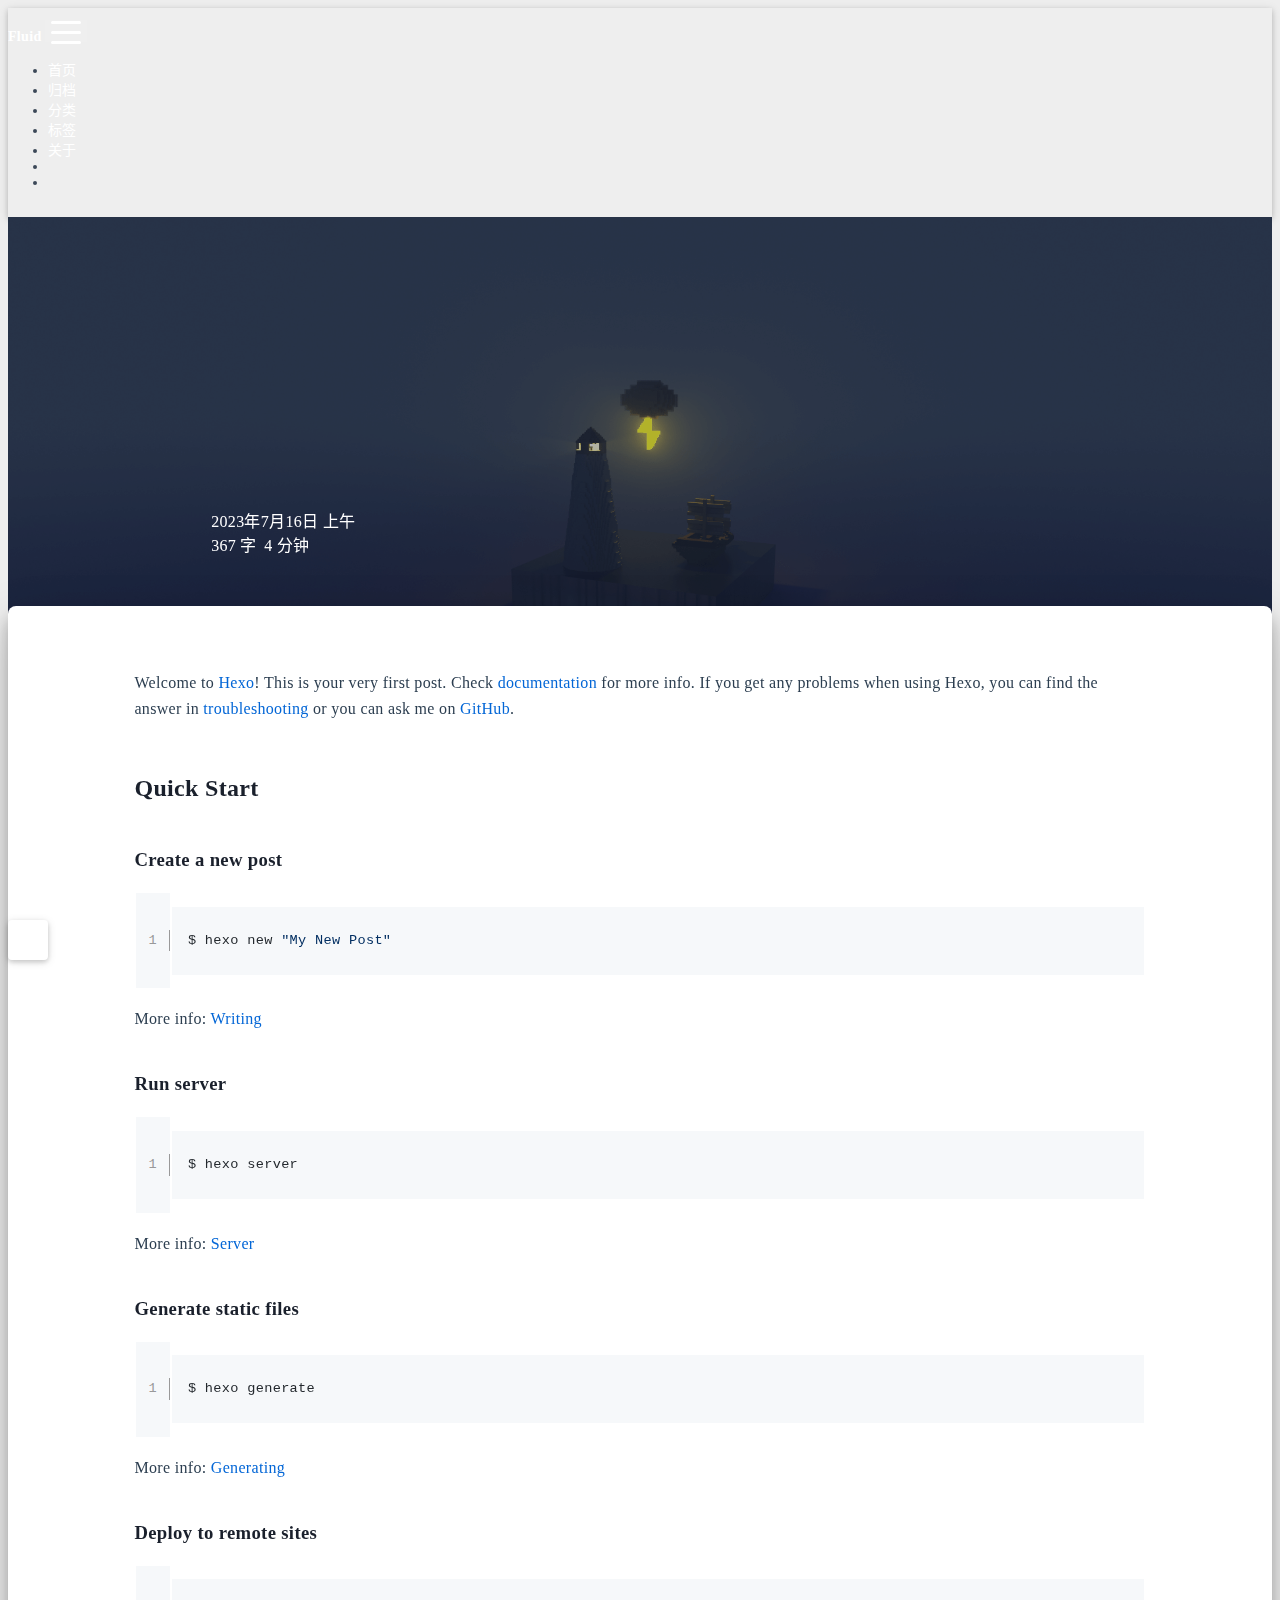
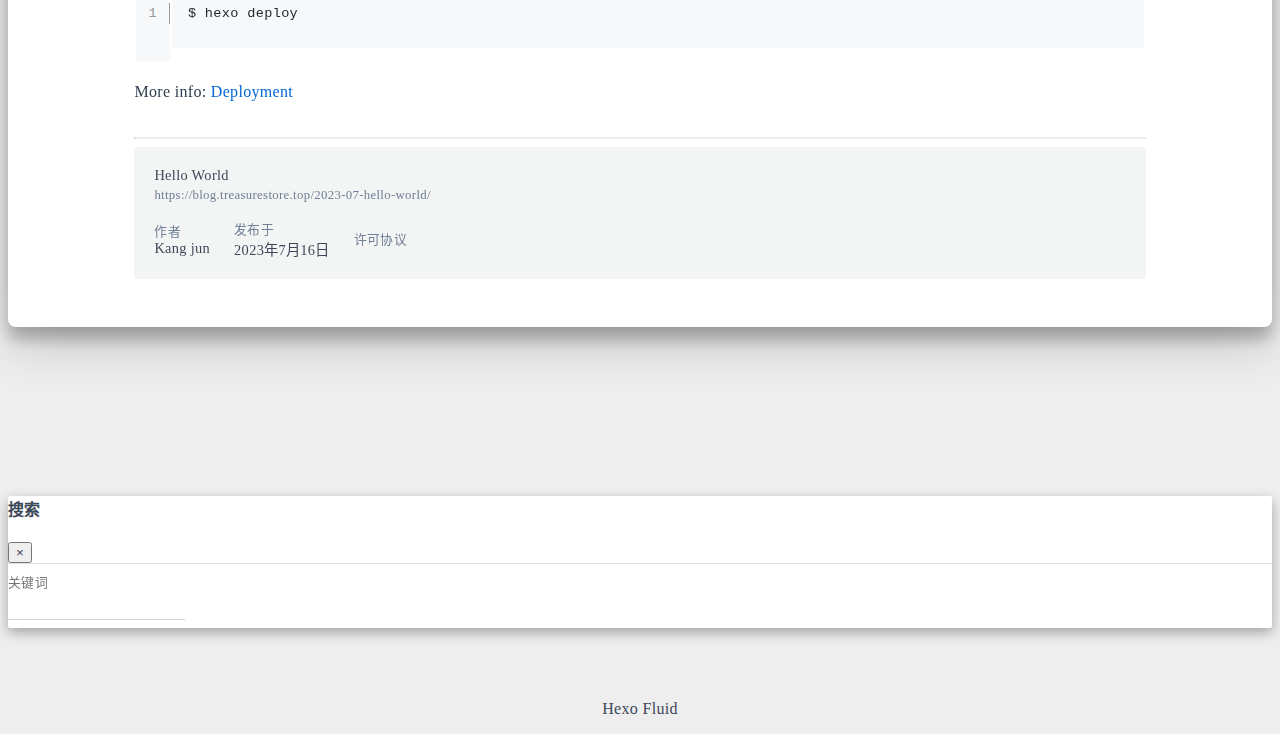
==== 2023-07-hello-world/index.html @ 202fed38 "Site updated: 2023-07-16 13:11:23" ====
<!DOCTYPE html>
<html lang="zh-CN" data-default-color-scheme=auto>



<head>
  <meta charset="UTF-8">
  <link rel="apple-touch-icon" sizes="76x76" href="/img/fluid.png">
  <link rel="icon" href="/img/fluid.png">
  <meta name="viewport" content="width=device-width, initial-scale=1.0, maximum-scale=5.0, shrink-to-fit=no">
  <meta http-equiv="x-ua-compatible" content="ie=edge">
  
  <meta name="theme-color" content="#2f4154">
  <meta name="author" content="Kang jun">
  <meta name="keywords" content="">
  
    <meta name="description" content="Welcome to Hexo! This is your very first post. Check documentation for more info. If you get any problems when using Hexo, you can find the answer in troubleshooting or you can ask me on GitHub. Quick">
<meta property="og:type" content="article">
<meta property="og:title" content="Hello World">
<meta property="og:url" content="https://blog.treasurestore.top/2023-07-hello-world/index.html">
<meta property="og:site_name" content="Hexo">
<meta property="og:description" content="Welcome to Hexo! This is your very first post. Check documentation for more info. If you get any problems when using Hexo, you can find the answer in troubleshooting or you can ask me on GitHub. Quick">
<meta property="og:locale" content="zh_CN">
<meta property="article:published_time" content="2023-07-16T01:24:54.962Z">
<meta property="article:modified_time" content="2023-07-16T01:24:54.962Z">
<meta property="article:author" content="Kang jun">
<meta name="twitter:card" content="summary_large_image">
  
  
  
  <title>Hello World - Hexo</title>

  <link  rel="stylesheet" href="https://lib.baomitu.com/twitter-bootstrap/4.6.1/css/bootstrap.min.css" />



  <link  rel="stylesheet" href="https://lib.baomitu.com/github-markdown-css/4.0.0/github-markdown.min.css" />

  <link  rel="stylesheet" href="https://lib.baomitu.com/hint.css/2.7.0/hint.min.css" />

  <link  rel="stylesheet" href="https://lib.baomitu.com/fancybox/3.5.7/jquery.fancybox.min.css" />



<!-- 主题依赖的图标库，不要自行修改 -->
<!-- Do not modify the link that theme dependent icons -->

<link rel="stylesheet" href="//at.alicdn.com/t/font_1749284_hj8rtnfg7um.css">



<link rel="stylesheet" href="//at.alicdn.com/t/font_1736178_lbnruvf0jn.css">


<link  rel="stylesheet" href="/css/main.css" />


  <link id="highlight-css" rel="stylesheet" href="/css/highlight.css" />
  
    <link id="highlight-css-dark" rel="stylesheet" href="/css/highlight-dark.css" />
  




  <script id="fluid-configs">
    var Fluid = window.Fluid || {};
    Fluid.ctx = Object.assign({}, Fluid.ctx)
    var CONFIG = {"hostname":"blog.treasurestore.top","root":"/","version":"1.9.5-a","typing":{"enable":true,"typeSpeed":70,"cursorChar":"_","loop":false,"scope":[]},"anchorjs":{"enable":true,"element":"h1,h2,h3,h4,h5,h6","placement":"left","visible":"hover","icon":""},"progressbar":{"enable":true,"height_px":3,"color":"#29d","options":{"showSpinner":false,"trickleSpeed":100}},"code_language":{"enable":true,"default":"TEXT"},"copy_btn":true,"image_caption":{"enable":true},"image_zoom":{"enable":true,"img_url_replace":["",""]},"toc":{"enable":true,"placement":"right","headingSelector":"h1,h2,h3,h4,h5,h6","collapseDepth":0},"lazyload":{"enable":true,"loading_img":"/img/loading.gif","onlypost":false,"offset_factor":2},"web_analytics":{"enable":false,"follow_dnt":true,"baidu":null,"google":{"measurement_id":null},"tencent":{"sid":null,"cid":null},"woyaola":null,"cnzz":null,"leancloud":{"app_id":null,"app_key":null,"server_url":null,"path":"window.location.pathname","ignore_local":false}},"search_path":"/local-search.xml","include_content_in_search":true};

    if (CONFIG.web_analytics.follow_dnt) {
      var dntVal = navigator.doNotTrack || window.doNotTrack || navigator.msDoNotTrack;
      Fluid.ctx.dnt = dntVal && (dntVal.startsWith('1') || dntVal.startsWith('yes') || dntVal.startsWith('on'));
    }
  </script>
  <script  src="/js/utils.js" ></script>
  <script  src="/js/color-schema.js" ></script>
  


  
<meta name="generator" content="Hexo 6.3.0"><link rel="alternate" href="/atom.xml" title="Hexo" type="application/atom+xml">
</head>


<body>
  

  <header>
    

<div class="header-inner" style="height: 70vh;">
  <nav id="navbar" class="navbar fixed-top  navbar-expand-lg navbar-dark scrolling-navbar">
  <div class="container">
    <a class="navbar-brand" href="/">
      <strong>Fluid</strong>
    </a>

    <button id="navbar-toggler-btn" class="navbar-toggler" type="button" data-toggle="collapse"
            data-target="#navbarSupportedContent"
            aria-controls="navbarSupportedContent" aria-expanded="false" aria-label="Toggle navigation">
      <div class="animated-icon"><span></span><span></span><span></span></div>
    </button>

    <!-- Collapsible content -->
    <div class="collapse navbar-collapse" id="navbarSupportedContent">
      <ul class="navbar-nav ml-auto text-center">
        
          
          
          
          
            <li class="nav-item">
              <a class="nav-link" href="/">
                <i class="iconfont icon-home-fill"></i>
                <span>首页</span>
              </a>
            </li>
          
        
          
          
          
          
            <li class="nav-item">
              <a class="nav-link" href="/archives/">
                <i class="iconfont icon-archive-fill"></i>
                <span>归档</span>
              </a>
            </li>
          
        
          
          
          
          
            <li class="nav-item">
              <a class="nav-link" href="/categories/">
                <i class="iconfont icon-category-fill"></i>
                <span>分类</span>
              </a>
            </li>
          
        
          
          
          
          
            <li class="nav-item">
              <a class="nav-link" href="/tags/">
                <i class="iconfont icon-tags-fill"></i>
                <span>标签</span>
              </a>
            </li>
          
        
          
          
          
          
            <li class="nav-item">
              <a class="nav-link" href="/about/">
                <i class="iconfont icon-user-fill"></i>
                <span>关于</span>
              </a>
            </li>
          
        
        
          <li class="nav-item" id="search-btn">
            <a class="nav-link" target="_self" href="javascript:;" data-toggle="modal" data-target="#modalSearch" aria-label="Search">
              <i class="iconfont icon-search"></i>
            </a>
          </li>
          
        
        
          <li class="nav-item" id="color-toggle-btn">
            <a class="nav-link" target="_self" href="javascript:;" aria-label="Color Toggle">
              <i class="iconfont icon-dark" id="color-toggle-icon"></i>
            </a>
          </li>
        
      </ul>
    </div>
  </div>
</nav>

  

<div id="banner" class="banner" parallax=true
     style="background: url('/img/default.png') no-repeat center center; background-size: cover;">
  <div class="full-bg-img">
    <div class="mask flex-center" style="background-color: rgba(0, 0, 0, 0.3)">
      <div class="banner-text text-center fade-in-up">
        <div class="h2">
          
            <span id="subtitle" data-typed-text="Hello World"></span>
          
        </div>

        
          
  <div class="mt-3">
    
    
      <span class="post-meta">
        <i class="iconfont icon-date-fill" aria-hidden="true"></i>
        <time datetime="2023-07-16 09:24" pubdate>
          2023年7月16日 上午
        </time>
      </span>
    
  </div>

  <div class="mt-1">
    
      <span class="post-meta mr-2">
        <i class="iconfont icon-chart"></i>
        
          367 字
        
      </span>
    

    
      <span class="post-meta mr-2">
        <i class="iconfont icon-clock-fill"></i>
        
        
        
          4 分钟
        
      </span>
    

    
    
  </div>


        
      </div>

      
    </div>
  </div>
</div>

</div>

  </header>

  <main>
    
      

<div class="container-fluid nopadding-x">
  <div class="row nomargin-x">
    <div class="side-col d-none d-lg-block col-lg-2">
      

    </div>

    <div class="col-lg-8 nopadding-x-md">
      <div class="container nopadding-x-md" id="board-ctn">
        <div id="board">
          <article class="post-content mx-auto">
            <h1 id="seo-header">Hello World</h1>
            
            
              <div class="markdown-body">
                
                <p>Welcome to <a target="_blank" rel="noopener" href="https://hexo.io/">Hexo</a>! This is your very first post. Check <a target="_blank" rel="noopener" href="https://hexo.io/docs/">documentation</a> for more info. If you get any problems when using Hexo, you can find the answer in <a target="_blank" rel="noopener" href="https://hexo.io/docs/troubleshooting.html">troubleshooting</a> or you can ask me on <a target="_blank" rel="noopener" href="https://github.com/hexojs/hexo/issues">GitHub</a>.</p>
<h2 id="Quick-Start"><a href="#Quick-Start" class="headerlink" title="Quick Start"></a>Quick Start</h2><h3 id="Create-a-new-post"><a href="#Create-a-new-post" class="headerlink" title="Create a new post"></a>Create a new post</h3><figure class="highlight bash"><table><tr><td class="gutter"><pre><span class="line">1</span><br></pre></td><td class="code"><pre><code class="hljs bash">$ hexo new <span class="hljs-string">&quot;My New Post&quot;</span><br></code></pre></td></tr></table></figure>

<p>More info: <a target="_blank" rel="noopener" href="https://hexo.io/docs/writing.html">Writing</a></p>
<h3 id="Run-server"><a href="#Run-server" class="headerlink" title="Run server"></a>Run server</h3><figure class="highlight bash"><table><tr><td class="gutter"><pre><span class="line">1</span><br></pre></td><td class="code"><pre><code class="hljs bash">$ hexo server<br></code></pre></td></tr></table></figure>

<p>More info: <a target="_blank" rel="noopener" href="https://hexo.io/docs/server.html">Server</a></p>
<h3 id="Generate-static-files"><a href="#Generate-static-files" class="headerlink" title="Generate static files"></a>Generate static files</h3><figure class="highlight bash"><table><tr><td class="gutter"><pre><span class="line">1</span><br></pre></td><td class="code"><pre><code class="hljs bash">$ hexo generate<br></code></pre></td></tr></table></figure>

<p>More info: <a target="_blank" rel="noopener" href="https://hexo.io/docs/generating.html">Generating</a></p>
<h3 id="Deploy-to-remote-sites"><a href="#Deploy-to-remote-sites" class="headerlink" title="Deploy to remote sites"></a>Deploy to remote sites</h3><figure class="highlight bash"><table><tr><td class="gutter"><pre><span class="line">1</span><br></pre></td><td class="code"><pre><code class="hljs bash">$ hexo deploy<br></code></pre></td></tr></table></figure>

<p>More info: <a target="_blank" rel="noopener" href="https://hexo.io/docs/one-command-deployment.html">Deployment</a></p>

                
              </div>
            
            <hr/>
            <div>
              <div class="post-metas my-3">
  
  
</div>


              
  

  <div class="license-box my-3">
    <div class="license-title">
      <div>Hello World</div>
      <div>https://blog.treasurestore.top/2023-07-hello-world/</div>
    </div>
    <div class="license-meta">
      
        <div class="license-meta-item">
          <div>作者</div>
          <div>Kang jun</div>
        </div>
      
      
        <div class="license-meta-item license-meta-date">
          <div>发布于</div>
          <div>2023年7月16日</div>
        </div>
      
      
      
        <div class="license-meta-item">
          <div>许可协议</div>
          <div>
            
              
              
                <a class="print-no-link" target="_blank" href="https://creativecommons.org/licenses/by/4.0/">
                  <span class="hint--top hint--rounded" aria-label="BY - 署名">
                    <i class="iconfont icon-by"></i>
                  </span>
                </a>
              
            
          </div>
        </div>
      
    </div>
    <div class="license-icon iconfont"></div>
  </div>



              
                <div class="post-prevnext my-3">
                  <article class="post-prev col-6">
                    
                    
                  </article>
                  <article class="post-next col-6">
                    
                    
                  </article>
                </div>
              
            </div>

            
          </article>
        </div>
      </div>
    </div>

    <div class="side-col d-none d-lg-block col-lg-2">
      
  <aside class="sidebar" style="margin-left: -1rem">
    <div id="toc">
  <p class="toc-header">
    <i class="iconfont icon-list"></i>
    <span>目录</span>
  </p>
  <div class="toc-body" id="toc-body"></div>
</div>



  </aside>


    </div>
  </div>
</div>





  



  



  



  



  







    

    
      <a id="scroll-top-button" aria-label="TOP" href="#" role="button">
        <i class="iconfont icon-arrowup" aria-hidden="true"></i>
      </a>
    

    
      <div class="modal fade" id="modalSearch" tabindex="-1" role="dialog" aria-labelledby="ModalLabel"
     aria-hidden="true">
  <div class="modal-dialog modal-dialog-scrollable modal-lg" role="document">
    <div class="modal-content">
      <div class="modal-header text-center">
        <h4 class="modal-title w-100 font-weight-bold">搜索</h4>
        <button type="button" id="local-search-close" class="close" data-dismiss="modal" aria-label="Close">
          <span aria-hidden="true">&times;</span>
        </button>
      </div>
      <div class="modal-body mx-3">
        <div class="md-form mb-5">
          <input type="text" id="local-search-input" class="form-control validate">
          <label data-error="x" data-success="v" for="local-search-input">关键词</label>
        </div>
        <div class="list-group" id="local-search-result"></div>
      </div>
    </div>
  </div>
</div>

    

    
  </main>

  <footer>
    <div class="footer-inner">
  
    <div class="footer-content">
       <a href="https://hexo.io" target="_blank" rel="nofollow noopener"><span>Hexo</span></a> <i class="iconfont icon-love"></i> <a href="https://github.com/fluid-dev/hexo-theme-fluid" target="_blank" rel="nofollow noopener"><span>Fluid</span></a> 
    </div>
  
  
  
  
</div>

  </footer>

  <!-- Scripts -->
  
  <script  src="https://lib.baomitu.com/nprogress/0.2.0/nprogress.min.js" ></script>
  <link  rel="stylesheet" href="https://lib.baomitu.com/nprogress/0.2.0/nprogress.min.css" />

  <script>
    NProgress.configure({"showSpinner":false,"trickleSpeed":100})
    NProgress.start()
    window.addEventListener('load', function() {
      NProgress.done();
    })
  </script>


<script  src="https://lib.baomitu.com/jquery/3.6.4/jquery.min.js" ></script>
<script  src="https://lib.baomitu.com/twitter-bootstrap/4.6.1/js/bootstrap.min.js" ></script>
<script  src="/js/events.js" ></script>
<script  src="/js/plugins.js" ></script>


  <script  src="https://lib.baomitu.com/typed.js/2.0.12/typed.min.js" ></script>
  <script>
    (function (window, document) {
      var typing = Fluid.plugins.typing;
      var subtitle = document.getElementById('subtitle');
      if (!subtitle || !typing) {
        return;
      }
      var text = subtitle.getAttribute('data-typed-text');
      
        typing(text);
      
    })(window, document);
  </script>




  
    <script  src="/js/img-lazyload.js" ></script>
  




  
<script>
  Fluid.utils.createScript('https://lib.baomitu.com/tocbot/4.20.1/tocbot.min.js', function() {
    var toc = jQuery('#toc');
    if (toc.length === 0 || !window.tocbot) { return; }
    var boardCtn = jQuery('#board-ctn');
    var boardTop = boardCtn.offset().top;

    window.tocbot.init(Object.assign({
      tocSelector     : '#toc-body',
      contentSelector : '.markdown-body',
      linkClass       : 'tocbot-link',
      activeLinkClass : 'tocbot-active-link',
      listClass       : 'tocbot-list',
      isCollapsedClass: 'tocbot-is-collapsed',
      collapsibleClass: 'tocbot-is-collapsible',
      scrollSmooth    : true,
      includeTitleTags: true,
      headingsOffset  : -boardTop,
    }, CONFIG.toc));
    if (toc.find('.toc-list-item').length > 0) {
      toc.css('visibility', 'visible');
    }

    Fluid.events.registerRefreshCallback(function() {
      if ('tocbot' in window) {
        tocbot.refresh();
        var toc = jQuery('#toc');
        if (toc.length === 0 || !tocbot) {
          return;
        }
        if (toc.find('.toc-list-item').length > 0) {
          toc.css('visibility', 'visible');
        }
      }
    });
  });
</script>


  <script src=https://lib.baomitu.com/clipboard.js/2.0.11/clipboard.min.js></script>

  <script>Fluid.plugins.codeWidget();</script>


  
<script>
  Fluid.utils.createScript('https://lib.baomitu.com/anchor-js/4.3.1/anchor.min.js', function() {
    window.anchors.options = {
      placement: CONFIG.anchorjs.placement,
      visible  : CONFIG.anchorjs.visible
    };
    if (CONFIG.anchorjs.icon) {
      window.anchors.options.icon = CONFIG.anchorjs.icon;
    }
    var el = (CONFIG.anchorjs.element || 'h1,h2,h3,h4,h5,h6').split(',');
    var res = [];
    for (var item of el) {
      res.push('.markdown-body > ' + item.trim());
    }
    if (CONFIG.anchorjs.placement === 'left') {
      window.anchors.options.class = 'anchorjs-link-left';
    }
    window.anchors.add(res.join(', '));

    Fluid.events.registerRefreshCallback(function() {
      if ('anchors' in window) {
        anchors.removeAll();
        var el = (CONFIG.anchorjs.element || 'h1,h2,h3,h4,h5,h6').split(',');
        var res = [];
        for (var item of el) {
          res.push('.markdown-body > ' + item.trim());
        }
        if (CONFIG.anchorjs.placement === 'left') {
          anchors.options.class = 'anchorjs-link-left';
        }
        anchors.add(res.join(', '));
      }
    });
  });
</script>


  
<script>
  Fluid.utils.createScript('https://lib.baomitu.com/fancybox/3.5.7/jquery.fancybox.min.js', function() {
    Fluid.plugins.fancyBox();
  });
</script>


  <script>Fluid.plugins.imageCaption();</script>

  <script  src="/js/local-search.js" ></script>





<!-- 主题的启动项，将它保持在最底部 -->
<!-- the boot of the theme, keep it at the bottom -->
<script  src="/js/boot.js" ></script>


  

  <noscript>
    <div class="noscript-warning">博客在允许 JavaScript 运行的环境下浏览效果更佳</div>
  </noscript>
</body>
</html>
---- css/main.css ----
.anchorjs-link{text-decoration:none!important;transition:opacity .2s ease-in-out}.markdown-body h1:hover>.anchorjs-link,h2:hover>.anchorjs-link,h3:hover>.anchorjs-link,h4:hover>.anchorjs-link,h5:hover>.anchorjs-link,h6:hover>.anchorjs-link{opacity:1}.banner{height:100%;position:relative;overflow:hidden;cursor:default}.banner .mask{position:absolute;width:100%;height:100%;background-color:rgba(0,0,0,.3)}.banner[parallax=true]{will-change:transform;-webkit-transform-style:preserve-3d;-webkit-backface-visibility:hidden;transition:transform 50ms ease-out}@media (max-width:100vh){.header-inner{max-height:100vw}#board{margin-top:-1rem!important}}@media (max-width:79.99vh){.scroll-down-bar{display:none}}#board{position:relative;margin-top:-2rem;padding:3rem 0;background-color:var(--board-bg-color);transition:background-color .2s ease-in-out;border-radius:.5rem;z-index:3;-webkit-box-shadow:0 12px 15px 0 rgba(0,0,0,.24),0 17px 50px 0 rgba(0,0,0,.19);box-shadow:0 12px 15px 0 rgba(0,0,0,.24),0 17px 50px 0 rgba(0,0,0,.19)}.code-widget{display:inline-block;background-color:transparent;font-size:.75rem;line-height:1;font-weight:700;padding:.3rem .1rem .1rem .1rem;position:absolute;right:.45rem;top:.15rem;z-index:1}.code-widget-light{color:#999}.code-widget-dark{color:#bababa}.copy-btn{cursor:pointer;user-select:none;-webkit-appearance:none;outline:0}.copy-btn>i{font-size:.75rem!important;font-weight:400;margin-right:.15rem;opacity:0;transition:opacity .2s ease-in-out}.markdown-body pre:hover>.copy-btn>i{opacity:.9}.markdown-body pre:hover>.copy-btn,.markdown-body pre:not(:hover)>.copy-btn{outline:0}.license-box{background-color:rgba(27,31,35,.05);transition:background-color .2s ease-in-out;border-radius:4px;font-size:.9rem;overflow:hidden;padding:1.25rem;position:relative;z-index:1}.license-box .license-icon{position:absolute;top:50%;left:100%}.license-box .license-icon::after{content:"\e8e4";font-size:12.5rem;line-height:1;opacity:.1;position:relative;left:-.85em;bottom:.5em;z-index:-1}.license-box .license-title{margin-bottom:1rem}.license-box .license-title div:first-child{line-height:1.2;margin-bottom:.25rem}.license-box .license-title div:nth-child(2){color:var(--sec-text-color);font-size:.8rem}.license-box .license-meta{align-items:center;display:flex;flex-wrap:wrap;justify-content:flex-start}.license-box .license-meta .license-meta-item{align-items:center;justify-content:center;margin-right:1.5rem}.license-box .license-meta .license-meta-item div:first-child{color:var(--sec-text-color);font-size:.8rem;font-weight:400}.license-box .license-meta .license-meta-item i.iconfont{font-size:1rem}@media (max-width:575px) and (min-width:425px){.license-box .license-meta .license-meta-item{display:flex;justify-content:flex-start;flex-wrap:wrap;font-size:.8rem;flex:0 0 50%;max-width:50%;margin-right:0}.license-box .license-meta .license-meta-item div:first-child{margin-right:.5rem}.license-box .license-meta .license-meta-date{order:-1}}@media (max-width:424px){.license-box::after{top:-65px}.license-box .license-meta{flex-direction:column;align-items:flex-start}.license-box .license-meta .license-meta-item{display:flex;flex-wrap:wrap;font-size:.8rem}.license-box .license-meta .license-meta-item div:first-child{margin-right:.5rem}}.footer-inner{padding:3rem 0 1rem 0;text-align:center}.footer-inner>div:not(:first-child){margin:.25rem 0;font-size:.85rem}.footer-inner .statistics{display:flex;flex-direction:row;justify-content:center}.footer-inner .statistics>span{flex:1;margin:0 .25rem}.footer-inner .statistics>:nth-last-child(2):first-child{text-align:right}.footer-inner .statistics>:nth-last-child(2):first-child~*{text-align:left}.footer-inner .beian{display:flex;flex-direction:row;justify-content:center}.footer-inner .beian>*{margin:0 .25rem}.footer-inner .beian-police{position:relative;overflow:hidden;display:inline-flex;align-items:center;justify-content:left}.footer-inner .beian-police img{margin-right:3px;width:1rem;height:1rem;margin-bottom:.1rem}@media (max-width:424px){.footer-inner .statistics{flex-direction:column}.footer-inner .statistics>:nth-last-child(2):first-child{text-align:center}.footer-inner .statistics>:nth-last-child(2):first-child~*{text-align:center}.footer-inner .beian{flex-direction:column}.footer-inner .beian .beian-police{justify-content:center}.footer-inner .beian>:nth-last-child(2):first-child{text-align:center}.footer-inner .beian>:nth-last-child(2):first-child~*{text-align:center}}.footnote-text::before,sup>a::before{display:block;content:"";margin-top:-5rem;height:5rem;width:1px;visibility:hidden}.footnote-text::before,sup>a::before{display:inline-block}.footnote-item::before{display:block;content:"";margin-top:-5rem;height:5rem;width:1px;visibility:hidden}.footnote-list ol{list-style-type:none;counter-reset:sectioncounter;padding-left:.5rem;font-size:.95rem}.footnote-list ol li:before{font-family:"Helvetica Neue",monospace,Monaco;content:"[" counter(sectioncounter) "]";counter-increment:sectioncounter}.footnote-list ol li+li{margin-top:.5rem}.footnote-text{padding-left:.5em}.navbar{background-color:transparent;font-size:.875rem;box-shadow:0 2px 5px 0 rgba(0,0,0,.16),0 2px 10px 0 rgba(0,0,0,.12);-webkit-box-shadow:0 2px 5px 0 rgba(0,0,0,.16),0 2px 10px 0 rgba(0,0,0,.12)}.navbar .navbar-brand{color:var(--navbar-text-color)}.navbar .navbar-toggler .animated-icon span{background-color:var(--navbar-text-color)}.navbar .nav-item .nav-link{display:block;color:var(--navbar-text-color);transition:color .2s ease-in-out,background-color .2s ease-in-out}.navbar .nav-item .nav-link:hover{color:var(--link-hover-color)}.navbar .nav-item .nav-link:focus{color:var(--navbar-text-color)}.navbar .nav-item .nav-link i{font-size:.875rem}.navbar .nav-item .nav-link i:only-child{margin:0 .2rem}.navbar .navbar-toggler{border-width:0;outline:0}.navbar.scrolling-navbar{will-change:background,padding;-webkit-transition:background .5s ease-in-out,padding .5s ease-in-out;transition:background .5s ease-in-out,padding .5s ease-in-out}@media (min-width:600px){.navbar.scrolling-navbar{padding-top:12px;padding-bottom:12px}.navbar.scrolling-navbar .navbar-nav>li{-webkit-transition-duration:1s;transition-duration:1s}}.navbar.scrolling-navbar.top-nav-collapse{padding-top:5px;padding-bottom:5px}.navbar .dropdown-menu{font-size:.875rem;color:var(--navbar-text-color);background-color:rgba(0,0,0,.3);border:none;min-width:8rem;-webkit-transition:background .5s ease-in-out,padding .5s ease-in-out;transition:background .5s ease-in-out,padding .5s ease-in-out}@media (max-width:991.98px){.navbar .dropdown-menu{text-align:center}}.navbar .dropdown-item{color:var(--navbar-text-color)}.navbar .dropdown-item:focus,.navbar .dropdown-item:hover{color:var(--link-hover-color);background-color:rgba(0,0,0,.1)}@media (min-width:992px){.navbar .dropdown:hover>.dropdown-menu{display:block}.navbar .dropdown>.dropdown-toggle:active{pointer-events:none}.navbar .dropdown-menu{top:95%}}.navbar .animated-icon{width:30px;height:20px;position:relative;margin:0;-webkit-transform:rotate(0);-moz-transform:rotate(0);-o-transform:rotate(0);transform:rotate(0);-webkit-transition:.5s ease-in-out;-moz-transition:.5s ease-in-out;-o-transition:.5s ease-in-out;transition:.5s ease-in-out;cursor:pointer}.navbar .animated-icon span{display:block;position:absolute;height:3px;width:100%;border-radius:9px;opacity:1;left:0;-webkit-transform:rotate(0);-moz-transform:rotate(0);-o-transform:rotate(0);transform:rotate(0);-webkit-transition:.25s ease-in-out;-moz-transition:.25s ease-in-out;-o-transition:.25s ease-in-out;transition:.25s ease-in-out;background:#fff}.navbar .animated-icon span:first-child{top:0}.navbar .animated-icon span:nth-child(2){top:10px}.navbar .animated-icon span:nth-child(3){top:20px}.navbar .animated-icon.open span:first-child{top:11px;-webkit-transform:rotate(135deg);-moz-transform:rotate(135deg);-o-transform:rotate(135deg);transform:rotate(135deg)}.navbar .animated-icon.open span:nth-child(2){opacity:0;left:-60px}.navbar .animated-icon.open span:nth-child(3){top:11px;-webkit-transform:rotate(-135deg);-moz-transform:rotate(-135deg);-o-transform:rotate(-135deg);transform:rotate(-135deg)}.navbar .dropdown-collapse,.navbar-col-show,.top-nav-collapse{background-color:var(--navbar-bg-color)}@media (max-width:767px){.navbar{font-size:1rem;line-height:2.5rem}}.banner-text{color:var(--subtitle-color);max-width:calc(960px - 6rem);width:80%;overflow-wrap:break-word}.banner-text .typed-cursor{margin:0 .2rem}@media (max-width:767px){#subtitle,.typed-cursor{font-size:1.5rem}}@media (max-width:575px){.banner-text{font-size:.9rem}#subtitle,.typed-cursor{font-size:1.35rem}}.modal-dialog .modal-content{background-color:var(--board-bg-color);border:0;border-radius:.125rem;-webkit-box-shadow:0 5px 11px 0 rgba(0,0,0,.18),0 4px 15px 0 rgba(0,0,0,.15);box-shadow:0 5px 11px 0 rgba(0,0,0,.18),0 4px 15px 0 rgba(0,0,0,.15)}.modal-dialog .modal-content .modal-header{border-bottom-color:var(--line-color);transition:border-bottom-color .2s ease-in-out}.close{color:var(--text-color)}.close:hover{color:var(--link-hover-color)}.close:focus{outline:0}.modal-dialog .modal-content .modal-header{border-top-left-radius:.125rem;border-top-right-radius:.125rem;border-bottom:1px solid #dee2e6}.md-form{position:relative;margin-top:1.5rem;margin-bottom:1.5rem}.md-form input[type]{-webkit-box-sizing:content-box;box-sizing:content-box;background-color:transparent;border:none;border-bottom:1px solid #ced4da;border-radius:0;outline:0;-webkit-box-shadow:none;box-shadow:none;transition:border-color .15s ease-in-out,box-shadow .15s ease-in-out,-webkit-box-shadow .15s ease-in-out}.md-form input[type]:focus:not([readonly]){border-bottom:1px solid #4285f4;-webkit-box-shadow:0 1px 0 0 #4285f4;box-shadow:0 1px 0 0 #4285f4}.md-form input[type]:focus:not([readonly])+label{color:#4285f4}.md-form input[type].valid,.md-form input[type]:focus.valid{border-bottom:1px solid #00c851;-webkit-box-shadow:0 1px 0 0 #00c851;box-shadow:0 1px 0 0 #00c851}.md-form input[type].valid+label,.md-form input[type]:focus.valid+label{color:#00c851}.md-form input[type].invalid,.md-form input[type]:focus.invalid{border-bottom:1px solid #f44336;-webkit-box-shadow:0 1px 0 0 #f44336;box-shadow:0 1px 0 0 #f44336}.md-form input[type].invalid+label,.md-form input[type]:focus.invalid+label{color:#f44336}.md-form input[type].validate{margin-bottom:2.5rem}.md-form input[type].form-control{height:auto;padding:.6rem 0 .4rem 0;margin:0 0 .5rem 0;color:var(--text-color);background-color:transparent;border-radius:0}.md-form label{font-size:.8rem;position:absolute;top:-1rem;left:0;color:#757575;cursor:text;transition:color .2s ease-out}.modal-open[style]{padding-right:0!important;overflow:auto}.modal-open[style] #navbar[style]{padding-right:1rem!important}#nprogress .bar{height:3px!important;background-color:#29d!important}#nprogress .peg{box-shadow:0 0 14px #29d,0 0 8px #29d!important}@media (max-width:575px){#nprogress .bar{display:none}}.noscript-warning{background-color:#f55;color:#fff;font-family:sans-serif;font-size:1rem;font-weight:700;position:fixed;left:0;bottom:0;text-align:center;width:100%;z-index:99}.pagination{margin-top:3rem;justify-content:center}.pagination .space{align-self:flex-end}.pagination .current,.pagination .extend,.pagination .page-number{outline:0;border:0;background-color:transparent;font-size:.9rem;padding:.5rem .75rem;line-height:1.25;border-radius:.125rem}.pagination .page-number{margin:0 .05rem}.pagination .current,.pagination .page-number:hover{transition:background-color .2s ease-in-out;background-color:var(--link-hover-bg-color)}.qr-trigger{cursor:pointer;position:relative}.qr-trigger:hover .qr-img{display:block;transition:all .3s}.qr-img{max-width:12rem;position:absolute;right:-5.25rem;z-index:99;display:none;border-radius:.2rem;background-color:transparent;box-shadow:0 0 20px -5px rgba(158,158,158,.2)}.scroll-down-bar{position:absolute;width:100%;height:6rem;text-align:center;cursor:pointer;bottom:0}.scroll-down-bar i.iconfont{font-size:2rem;font-weight:700;display:inline-block;position:relative;padding-top:2rem;color:var(--subtitle-color);transform:translateZ(0);animation:scroll-down 1.5s infinite}#scroll-top-button{position:fixed;z-index:99;background:var(--board-bg-color);transition:background-color .2s ease-in-out,bottom .3s ease;border-radius:4px;min-width:40px;min-height:40px;bottom:-60px;outline:0;display:flex;display:-webkit-flex;align-items:center;box-shadow:0 2px 5px 0 rgba(0,0,0,.16),0 2px 10px 0 rgba(0,0,0,.12)}#scroll-top-button i{font-size:32px;margin:auto;color:var(--sec-text-color)}#scroll-top-button:active i,#scroll-top-button:hover i{animation-name:scroll-top;animation-duration:1s;animation-delay:.1s;animation-timing-function:ease-in-out;animation-iteration-count:infinite;animation-fill-mode:forwards;animation-direction:alternate}#local-search-result .search-list-title{border-left:3px solid #0d47a1}#local-search-result .search-list-content{padding:0 1.25rem}#local-search-result .search-word{color:#ff4500}#toc{visibility:hidden}.toc-header{margin-bottom:.5rem;font-weight:700;line-height:1.2}.toc-header,.toc-header>i{font-size:1.25rem}.toc-body{max-height:75vh;overflow-y:auto;overflow:-moz-scrollbars-none;-ms-overflow-style:none}.toc-body ol{list-style:none;padding-inline-start:1rem}.toc-body::-webkit-scrollbar{display:none}.tocbot-list{position:relative}.tocbot-list ol{list-style:none;padding-left:1rem}.tocbot-list a{font-size:.95rem}.tocbot-link{color:var(--text-color)}.tocbot-active-link{font-weight:700;color:var(--link-hover-color)}.tocbot-is-collapsed{max-height:0}.tocbot-is-collapsible{overflow:hidden;transition:all .3s ease-in-out}.toc-list-item{white-space:nowrap;overflow:hidden;text-overflow:ellipsis}.toc-list-item.is-active-li::before{height:1rem;margin:.25rem 0;visibility:visible}.toc-list-item::before{width:.15rem;height:.2rem;position:absolute;left:.25rem;content:"";border-radius:2px;margin:.65rem 0;background:var(--link-hover-color);visibility:hidden;transition:height .1s ease-in-out,margin .1s ease-in-out,visibility .1s ease-in-out}.sidebar{position:-webkit-sticky;position:sticky;top:2rem;padding:3rem 0}html{font-size:16px;letter-spacing:.02em}body,html{height:100%;font-family:var(--font-family-sans-serif);overflow-wrap:break-word}body{transition:color .2s ease-in-out,background-color .2s ease-in-out;background-color:var(--body-bg-color);color:var(--text-color);-webkit-font-smoothing:antialiased;-moz-osx-font-smoothing:grayscale}body a{color:var(--text-color);text-decoration:none;cursor:pointer;transition:color .2s ease-in-out,background-color .2s ease-in-out}body a:hover{color:var(--link-hover-color);text-decoration:none;transition:color .2s ease-in-out,background-color .2s ease-in-out}code{color:inherit}table{font-size:inherit;color:var(--post-text-color)}img[lazyload]{object-fit:cover}[align=left]{text-align:left}[align=center]{text-align:center}[align=right]{text-align:right}::-webkit-scrollbar{width:6px;height:6px}::-webkit-scrollbar-thumb{background-color:var(--scrollbar-color);border-radius:6px}::-webkit-scrollbar-thumb:hover{background-color:var(--scrollbar-hover-color)}::-webkit-scrollbar-corner{background-color:transparent}label{margin-bottom:0}i.iconfont{font-size:1em;line-height:1}:root{--color-mode:"light";--body-bg-color:#eee;--board-bg-color:#fff;--text-color:#3c4858;--sec-text-color:#718096;--post-text-color:#2c3e50;--post-heading-color:#1a202c;--post-link-color:#0366d6;--link-hover-color:#30a9de;--link-hover-bg-color:#f8f9fa;--line-color:#eaecef;--navbar-bg-color:#2f4154;--navbar-text-color:#fff;--subtitle-color:#fff;--scrollbar-color:#c4c6c9;--scrollbar-hover-color:#a6a6a6;--button-bg-color:transparent;--button-hover-bg-color:#f2f3f5;--highlight-bg-color:#f6f8fa;--inlinecode-bg-color:rgba(175,184,193,0.2)}@media (prefers-color-scheme:dark){:root{--color-mode:"dark"}:root:not([data-user-color-scheme]){--body-bg-color:#181c27;--board-bg-color:#252d38;--text-color:#c4c6c9;--sec-text-color:#a7a9ad;--post-text-color:#c4c6c9;--post-heading-color:#c4c6c9;--post-link-color:#1589e9;--link-hover-color:#30a9de;--link-hover-bg-color:#364151;--line-color:#435266;--navbar-bg-color:#1f3144;--navbar-text-color:#d0d0d0;--subtitle-color:#d0d0d0;--scrollbar-color:#687582;--scrollbar-hover-color:#9da8b3;--button-bg-color:transparent;--button-hover-bg-color:#46647e;--highlight-bg-color:#303030;--inlinecode-bg-color:rgba(99,110,123,0.4)}:root:not([data-user-color-scheme]) img{-webkit-filter:brightness(0.9);filter:brightness(.9);transition:filter .2s ease-in-out}:root:not([data-user-color-scheme]) .license-box{background-color:rgba(62,75,94,.35);transition:background-color .2s ease-in-out}:root:not([data-user-color-scheme]) .gt-comment-admin .gt-comment-content{background-color:transparent;transition:background-color .2s ease-in-out}}@media not print{[data-user-color-scheme=dark]{--body-bg-color:#181c27;--board-bg-color:#252d38;--text-color:#c4c6c9;--sec-text-color:#a7a9ad;--post-text-color:#c4c6c9;--post-heading-color:#c4c6c9;--post-link-color:#1589e9;--link-hover-color:#30a9de;--link-hover-bg-color:#364151;--line-color:#435266;--navbar-bg-color:#1f3144;--navbar-text-color:#d0d0d0;--subtitle-color:#d0d0d0;--scrollbar-color:#687582;--scrollbar-hover-color:#9da8b3;--button-bg-color:transparent;--button-hover-bg-color:#46647e;--highlight-bg-color:#303030;--inlinecode-bg-color:rgba(99,110,123,0.4)}[data-user-color-scheme=dark] img{-webkit-filter:brightness(0.9);filter:brightness(.9);transition:filter .2s ease-in-out}[data-user-color-scheme=dark] .license-box{background-color:rgba(62,75,94,.35);transition:background-color .2s ease-in-out}[data-user-color-scheme=dark] .gt-comment-admin .gt-comment-content{background-color:transparent;transition:background-color .2s ease-in-out}}@media print{:root{--color-mode:"light"}}.fade-in-up{-webkit-animation-name:fade-in-up;animation-name:fade-in-up}.hidden-mobile{display:block}.visible-mobile{display:none}@media (max-width:575px){.hidden-mobile{display:none}.visible-mobile{display:block}}.nomargin-x{margin-left:0!important;margin-right:0!important}.nopadding-x{padding-left:0!important;padding-right:0!important}@media (max-width:767px){.nopadding-x-md{padding-left:0!important;padding-right:0!important}}.flex-center{display:-webkit-box;display:-ms-flexbox;display:flex;-webkit-box-align:center;-ms-flex-align:center;align-items:center;-webkit-box-pack:center;-ms-flex-pack:center;justify-content:center;height:100%}.hover-with-bg{display:inline-block;line-height:1}.hover-with-bg:hover{background-color:var(--link-hover-bg-color);transition-duration:.2s;transition-timing-function:ease-in-out;border-radius:.2rem}@-moz-keyframes fade-in-up{from{opacity:0;-webkit-transform:translate3d(0,100%,0);transform:translate3d(0,100%,0)}to{opacity:1;-webkit-transform:translate3d(0,0,0);transform:translate3d(0,0,0)}}@-webkit-keyframes fade-in-up{from{opacity:0;-webkit-transform:translate3d(0,100%,0);transform:translate3d(0,100%,0)}to{opacity:1;-webkit-transform:translate3d(0,0,0);transform:translate3d(0,0,0)}}@-o-keyframes fade-in-up{from{opacity:0;-webkit-transform:translate3d(0,100%,0);transform:translate3d(0,100%,0)}to{opacity:1;-webkit-transform:translate3d(0,0,0);transform:translate3d(0,0,0)}}@keyframes fade-in-up{from{opacity:0;-webkit-transform:translate3d(0,100%,0);transform:translate3d(0,100%,0)}to{opacity:1;-webkit-transform:translate3d(0,0,0);transform:translate3d(0,0,0)}}@-moz-keyframes scroll-down{0%{opacity:.8;top:0}50%{opacity:.4;top:-1em}100%{opacity:.8;top:0}}@-webkit-keyframes scroll-down{0%{opacity:.8;top:0}50%{opacity:.4;top:-1em}100%{opacity:.8;top:0}}@-o-keyframes scroll-down{0%{opacity:.8;top:0}50%{opacity:.4;top:-1em}100%{opacity:.8;top:0}}@keyframes scroll-down{0%{opacity:.8;top:0}50%{opacity:.4;top:-1em}100%{opacity:.8;top:0}}@-moz-keyframes scroll-top{0%{-webkit-transform:translateY(0);transform:translateY(0)}50%{-webkit-transform:translateY(-.35rem);transform:translateY(-.35rem)}100%{-webkit-transform:translateY(0);transform:translateY(0)}}@-webkit-keyframes scroll-top{0%{-webkit-transform:translateY(0);transform:translateY(0)}50%{-webkit-transform:translateY(-.35rem);transform:translateY(-.35rem)}100%{-webkit-transform:translateY(0);transform:translateY(0)}}@-o-keyframes scroll-top{0%{-webkit-transform:translateY(0);transform:translateY(0)}50%{-webkit-transform:translateY(-.35rem);transform:translateY(-.35rem)}100%{-webkit-transform:translateY(0);transform:translateY(0)}}@keyframes scroll-top{0%{-webkit-transform:translateY(0);transform:translateY(0)}50%{-webkit-transform:translateY(-.35rem);transform:translateY(-.35rem)}100%{-webkit-transform:translateY(0);transform:translateY(0)}}@media print{#comments,#scroll-top-button,.post-prevnext,.side-col,footer,header{display:none!important}.markdown-body a:not([href^='#']):not([href^='javascript:']):not(.print-no-link)::after{content:' (' attr(href) ')';font-size:.8rem;color:var(--post-text-color);opacity:.8}.markdown-body h2,.markdown-body>h1{border-bottom-color:transparent!important}.markdown-body h2,.markdown-body h3,.markdown-body h4,.markdown-body h5,.markdown-body h6,.markdown-body>h1{margin-top:1.25em!important;margin-bottom:.25em!important}.markdown-body [data-anchorjs-icon]::after{display:none}.markdown-body figure.highlight table,.markdown-body figure.highlight tbody,.markdown-body figure.highlight td.code,.markdown-body figure.highlight td.code pre,.markdown-body figure.highlight tr{width:100%!important;display:block!important}.markdown-body figure.highlight pre>code{white-space:pre-wrap}.markdown-body figure.highlight .code-widget,.markdown-body figure.highlight .gutter{display:none!important}.post-metas a{text-decoration:none}}@media not print{#seo-header{display:none}}.index-card{margin-bottom:2.5rem}.index-img img{display:block;width:100%;height:10rem;object-fit:cover;box-shadow:0 5px 11px 0 rgba(0,0,0,.18),0 4px 15px 0 rgba(0,0,0,.15);border-radius:.25rem;background-color:transparent}.index-info{display:flex;flex-direction:column;justify-content:space-between;padding-top:.5rem;padding-bottom:.5rem}.index-header{color:var(--text-color);font-size:1.5rem;font-weight:700;line-height:1.4;white-space:nowrap;overflow:hidden;text-overflow:ellipsis;margin-bottom:.25rem}.index-header .index-pin{color:var(--text-color);font-size:1.5rem;margin-right:.15rem}.index-btm{color:var(--sec-text-color)}.index-btm a{color:var(--sec-text-color)}.index-excerpt{color:var(--sec-text-color);margin:.5rem 0 .5rem 0;height:calc(1.4rem * 3);overflow:hidden;display:flex}.index-excerpt>div{width:100%;line-height:1.4rem;word-break:break-word;display:-webkit-box;-webkit-box-orient:vertical;-webkit-line-clamp:3}.index-excerpt__noimg{height:auto;max-height:calc(1.4rem * 3)}@media (max-width:767px){.index-info{padding-top:1.25rem}.index-header{font-size:1.25rem;white-space:normal;overflow:hidden;word-break:break-word;display:-webkit-box;-webkit-box-orient:vertical;-webkit-line-clamp:2}.index-header .index-pin{font-size:1.25rem}}#valine.v[data-class=v] .status-bar,#valine.v[data-class=v] .vbtn,#valine.v[data-class=v] .veditor,#valine.v[data-class=v] .vinput,#valine.v[data-class=v] p,#valine.v[data-class=v] pre code{color:var(--text-color)}#valine.v[data-class=v] .vinput::placeholder{color:var(--sec-text-color)}#valine.v[data-class=v] .vicon{fill:var(--text-color)}.gt-container .gt-comment-content:hover{-webkit-box-shadow:none;box-shadow:none}.gt-container .gt-comment-body{color:var(--text-color)!important;transition:color .2s ease-in-out}#remark-km423lmfdslkm34-back{z-index:1030}#remark-km423lmfdslkm34-node{z-index:1031}.markdown-body .highlight pre,.markdown-body pre{padding:1.45rem 1rem}.markdown-body pre code.hljs{padding:0}.markdown-body pre[class*=language-]{padding-top:1.45rem;padding-bottom:1.45rem;padding-right:1rem;line-height:1.5;margin-bottom:1rem}.markdown-body .code-wrapper{position:relative;border-radius:4px;margin-bottom:1rem}.markdown-body .code-wrapper pre,.markdown-body .highlight pre,.markdown-body .hljs,.markdown-body figure.highlight td.gutter{transition:color .2s ease-in-out,background-color .2s ease-in-out;background-color:var(--highlight-bg-color)}pre[class*=language-].line-numbers{position:initial}figure{margin:1rem 0}figure.highlight{position:relative}figure.highlight table{border:0;margin:0;width:auto;border-radius:4px}figure.highlight td{border:0;padding:0}figure.highlight tr{border:0}figure.highlight td.code{width:100%}figure.highlight td.gutter{display:table-cell;position:-webkit-sticky;position:sticky;left:0;z-index:1}figure.highlight td.gutter pre{text-align:right;padding:0 .75rem;border-radius:initial;border-right:1px solid #999}figure.highlight td.gutter pre span.line{color:#999}figure.highlight td.code>pre{border-top-left-radius:0;border-bottom-left-radius:0}.markdown-body{font-size:1rem;line-height:1.6;font-family:var(--font-family-sans-serif);margin-bottom:2rem;color:var(--post-text-color)}.markdown-body h2,.markdown-body>h1{border-bottom-color:var(--line-color)}.markdown-body h2,.markdown-body h3,.markdown-body h4,.markdown-body h5,.markdown-body h6,.markdown-body>h1{color:var(--post-heading-color);transition:color .2s ease-in-out,border-bottom-color .2s ease-in-out;font-weight:700;margin-bottom:.75em;margin-top:2em}.markdown-body h2::before,.markdown-body h3::before,.markdown-body h4::before,.markdown-body h5::before,.markdown-body h6::before,.markdown-body>h1::before{display:block;content:"";margin-top:-5rem;height:5rem;width:1px;visibility:hidden}.markdown-body h2:focus,.markdown-body h3:focus,.markdown-body h4:focus,.markdown-body h5:focus,.markdown-body h6:focus,.markdown-body>h1:focus{outline:0}.markdown-body a{color:var(--post-link-color)}.markdown-body strong{font-weight:700}.markdown-body code{tab-size:4;background-color:var(--inlinecode-bg-color);transition:background-color .2s ease-in-out}.markdown-body table tr{background-color:var(--board-bg-color);transition:background-color .2s ease-in-out}.markdown-body table tr:nth-child(2n){background-color:var(--board-bg-color);transition:background-color .2s ease-in-out}.markdown-body table td,.markdown-body table th{border-color:var(--line-color);transition:border-color .2s ease-in-out}.markdown-body pre{font-size:85%!important}.markdown-body pre .mermaid{text-align:center}.markdown-body pre .mermaid>svg{min-width:100%}.markdown-body figure>a>img,.markdown-body figure>img,.markdown-body p>a>img,.markdown-body p>img{max-width:90%;margin:1.5rem auto;display:block;box-shadow:0 5px 11px 0 rgba(0,0,0,.18),0 4px 15px 0 rgba(0,0,0,.15);border-radius:4px;background-color:transparent}.markdown-body blockquote{color:var(--sec-text-color)}.markdown-body details{cursor:pointer}.markdown-body details summary{outline:0}.markdown-body hr,hr{background-color:initial;border-top:1px solid var(--line-color);transition:border-top-color .2s ease-in-out}.markdown-body hr{height:0;margin:2rem 0}.markdown-body figcaption.image-caption{font-size:.8rem;color:var(--post-text-color);opacity:.65;line-height:1;margin:-.75rem auto 2rem;text-align:center}.markdown-body figcaption:not(.image-caption){display:none}.post-content,post-custom{box-sizing:border-box;padding-left:10%;padding-right:10%}@media (max-width:767px){.post-content,post-custom{padding-left:2rem;padding-right:2rem}}@media (max-width:424px){.post-content,post-custom{padding-left:1rem;padding-right:1rem}.anchorjs-link-left{opacity:0!important}}.page-content strong,.post-content strong{font-weight:700}.page-content>:first-child,.post-content>:first-child{margin-top:0}.page-content img,.post-content img{object-fit:cover;max-width:100%}@media (max-width:767px){.page-content,.post-content{overflow-x:hidden}}.post-metas{display:flex;flex-wrap:wrap;font-size:.9rem}.post-meta>:not(.hover-with-bg){margin-right:.2rem}.post-prevnext{display:flex;flex-wrap:wrap;justify-content:space-between;font-size:.9rem;margin-left:-.35rem;margin-right:-.35rem}.post-prevnext .post-next,.post-prevnext .post-prev{display:flex;padding-left:0;padding-right:0}.post-prevnext .post-next i,.post-prevnext .post-prev i{font-size:1.5rem}.post-prevnext .post-next a,.post-prevnext .post-prev a{display:flex;align-items:center}.post-prevnext .post-next .hidden-mobile,.post-prevnext .post-prev .hidden-mobile{display:-webkit-box;-webkit-box-orient:vertical;-webkit-line-clamp:2;text-overflow:ellipsis;overflow:hidden}@media (max-width:575px){.post-prevnext .post-next .hidden-mobile,.post-prevnext .post-prev .hidden-mobile{display:none}}.post-prevnext .post-next:active i,.post-prevnext .post-next:hover i,.post-prevnext .post-prev:active i,.post-prevnext .post-prev:hover i{-webkit-animation-duration:1s;animation-duration:1s;-webkit-animation-delay:.1s;animation-delay:.1s;-webkit-animation-timing-function:ease-in-out;animation-timing-function:ease-in-out;-webkit-animation-iteration-count:infinite;animation-iteration-count:infinite;-webkit-animation-fill-mode:forwards;animation-fill-mode:forwards;-webkit-animation-direction:alternate;animation-direction:alternate}.post-prevnext .post-prev:active i,.post-prevnext .post-prev:hover i{-webkit-animation-name:post-prev-anim;animation-name:post-prev-anim}.post-prevnext .post-next:active i,.post-prevnext .post-next:hover i{-webkit-animation-name:post-next-anim;animation-name:post-next-anim}.post-prevnext .post-next{justify-content:flex-end}.post-prevnext .fa-chevron-left{margin-right:.5rem}.post-prevnext .fa-chevron-right{margin-left:.5rem}#seo-header{color:var(--post-heading-color);font-weight:700;margin-top:.5em;margin-bottom:.75em;border-bottom-color:var(--line-color);border-bottom-style:solid;border-bottom-width:2px;line-height:1.5}#comments,.custom{margin-top:2rem}#comments noscript{display:block;text-align:center;padding:2rem 0}.visitors{font-size:.8em;padding:.45rem;float:right}a.fancybox:hover{text-decoration:none}.mjx-container,mjx-container{overflow-x:auto;overflow-y:hidden!important;padding:.5em 0}.mjx-container svg:focus,.mjx-container:focus,mjx-container svg:focus,mjx-container:focus{outline:0}.mjx-char{line-height:1}.katex-block{overflow-x:auto}.katex,.mjx-mrow{white-space:pre-wrap!important}.footnote-ref [class*=hint--][aria-label]:after{max-width:12rem;white-space:nowrap;overflow:hidden;text-overflow:ellipsis}@-moz-keyframes post-prev-anim{0%{-webkit-transform:translateX(0);transform:translateX(0)}50%{-webkit-transform:translateX(-.35rem);transform:translateX(-.35rem)}100%{-webkit-transform:translateX(0);transform:translateX(0)}}@-webkit-keyframes post-prev-anim{0%{-webkit-transform:translateX(0);transform:translateX(0)}50%{-webkit-transform:translateX(-.35rem);transform:translateX(-.35rem)}100%{-webkit-transform:translateX(0);transform:translateX(0)}}@-o-keyframes post-prev-anim{0%{-webkit-transform:translateX(0);transform:translateX(0)}50%{-webkit-transform:translateX(-.35rem);transform:translateX(-.35rem)}100%{-webkit-transform:translateX(0);transform:translateX(0)}}@keyframes post-prev-anim{0%{-webkit-transform:translateX(0);transform:translateX(0)}50%{-webkit-transform:translateX(-.35rem);transform:translateX(-.35rem)}100%{-webkit-transform:translateX(0);transform:translateX(0)}}@-moz-keyframes post-next-anim{0%{-webkit-transform:translateX(0);transform:translateX(0)}50%{-webkit-transform:translateX(.35rem);transform:translateX(.35rem)}100%{-webkit-transform:translateX(0);transform:translateX(0)}}@-webkit-keyframes post-next-anim{0%{-webkit-transform:translateX(0);transform:translateX(0)}50%{-webkit-transform:translateX(.35rem);transform:translateX(.35rem)}100%{-webkit-transform:translateX(0);transform:translateX(0)}}@-o-keyframes post-next-anim{0%{-webkit-transform:translateX(0);transform:translateX(0)}50%{-webkit-transform:translateX(.35rem);transform:translateX(.35rem)}100%{-webkit-transform:translateX(0);transform:translateX(0)}}@keyframes post-next-anim{0%{-webkit-transform:translateX(0);transform:translateX(0)}50%{-webkit-transform:translateX(.35rem);transform:translateX(.35rem)}100%{-webkit-transform:translateX(0);transform:translateX(0)}}.note{padding:.75rem;border-left:.35rem solid;border-radius:.25rem;margin:1.5rem 0;color:var(--text-color);transition:color .2s ease-in-out;font-size:.9rem}.note a{color:var(--text-color);transition:color .2s ease-in-out}.note :last-child{margin-bottom:0}.note-primary{background-color:rgba(183,160,224,.25);border-color:#6f42c1}.note-secondary,note-default{background-color:rgba(187,187,187,.25);border-color:#777}.note-success{background-color:rgba(174,220,174,.25);border-color:#5cb85c}.note-danger{background-color:rgba(236,169,167,.25);border-color:#d9534f}.note-warning{background-color:rgba(248,214,166,.25);border-color:#f0ad4e}.note-info{background-color:rgba(160,197,228,.25);border-color:#428bca}.note-light{background-color:rgba(254,254,254,.25);border-color:#0f0f0f}.label{display:inline;border-radius:3px;font-size:85%;margin:0;padding:.2em .4em;color:var(--text-color);transition:color .2s ease-in-out}.label-default{background:rgba(187,187,187,.25)}.label-primary{background:rgba(183,160,224,.25)}.label-info{background:rgba(160,197,228,.25)}.label-success{background:rgba(174,220,174,.25)}.label-warning{background:rgba(248,214,166,.25)}.label-danger{background:rgba(236,169,167,.25)}.markdown-body .btn{border:1px solid var(--line-color);background-color:var(--button-bg-color);color:var(--text-color);transition:color .2s ease-in-out,background .2s ease-in-out,border-color .2s ease-in-out;border-radius:.25rem;display:inline-block;font-size:.875em;line-height:2;padding:0 .75rem;margin-bottom:1rem}.markdown-body .btn:hover{background-color:var(--button-hover-bg-color);text-decoration:none}.group-image-container{margin:1.5rem auto}.group-image-container img{margin:0 auto;border-radius:3px;background-color:transparent;box-shadow:0 3px 9px 0 rgba(0,0,0,.15),0 3px 9px 0 rgba(0,0,0,.15)}.group-image-row{margin-bottom:.5rem;display:flex;justify-content:center}.group-image-wrap{flex:1;display:flex;justify-content:center}.group-image-wrap:not(:last-child){margin-right:.25rem}input[type=checkbox]{margin:0 .2em .2em 0;vertical-align:middle}.list-group a~p.h5{margin-top:1rem}.list-group-item{display:flex;background-color:transparent;border:0}.list-group-item time{flex:0 0 5rem}.list-group-item .list-group-item-title{white-space:nowrap;overflow:hidden;text-overflow:ellipsis}@media (max-width:575px){.list-group-item{font-size:.95rem;padding:.5rem .75rem}.list-group-item time{flex:0 0 4rem}}.list-group-item-action{color:var(--text-color)}.list-group-item-action:focus,.list-group-item-action:hover{color:var(--link-hover-color);background-color:var(--link-hover-bg-color)}.about-avatar{position:relative;margin:-8rem auto 1rem;width:10rem;height:10rem;z-index:3}.about-avatar img{width:100%;height:100%;border-radius:50%;background-color:transparent;object-fit:cover;box-shadow:0 2px 5px 0 rgba(0,0,0,.16),0 2px 10px 0 rgba(0,0,0,.12)}.about-info>div{margin-bottom:.5rem}.about-name{font-size:1.75rem;font-weight:700}.about-intro{font-size:1rem}.about-icons>a:not(:last-child){margin-right:.5rem}.about-icons>a>i{font-size:1.5rem}.category-bar .category-list{max-height:85vh;overflow-y:auto;overflow-x:hidden}.category-bar .category-list::-webkit-scrollbar{display:none}.category-bar .category-list>.category-sub>a{font-weight:700;font-size:1.2rem}.category-bar .category-list .category-item-action i{margin:0}.category-bar .category-list .category-subitem.list-group-item{padding-left:.5rem;padding-right:0}.category-bar .category-list .category-collapse .category-post-list{margin-top:.25rem;margin-bottom:.5rem}.category-bar .category-list .category-collapse .category-post{font-size:.9rem;line-height:1.75}.category-bar .category-list .category-item-action:hover{background-color:initial}.category-bar .list-group-item{padding:0}.category-bar .list-group-item.active{color:var(--link-hover-color);background-color:initial;font-weight:700;font-family:iconfont;font-style:normal;-webkit-font-smoothing:antialiased}.category-bar .list-group-item.active::before{content:"\e61f";font-weight:initial;margin-right:.25rem}.category-bar .list-group-count{margin-left:.2rem;margin-right:.2rem;font-size:.9em}.category-bar .list-group-item-action:focus,.category-bar .list-group-item-action:hover{background-color:initial}.category-chains{display:flex;flex-wrap:wrap}.category-chains>:not(:last-child){margin-right:1em}.category:not(:last-child){margin-bottom:1rem}.category .category-item,.category .category-subitem{font-weight:700;display:flex;align-items:center}.category .category-item{font-size:1.25rem}.category .category-subitem{font-size:1.1rem}.category .category-collapse{padding-left:1.25rem;width:100%}.category .category-count{font-size:.9rem;font-weight:initial;min-width:1.3em;line-height:1.3em;display:flex;align-items:center}.category .category-count i{padding-right:.25rem}.category .category-count span{width:2rem}.category .category-post{white-space:nowrap;overflow:hidden;text-overflow:ellipsis}.category .category-item-action:not(.collapsed)>i{transform:rotate(90deg);transform-origin:center center}.category .category-item-action i{transition:transform .3s ease-out;display:inline-block;margin-left:.25rem}.category .category-item-action .category:hover{z-index:1;color:var(--link-hover-color);text-decoration:none;background-color:var(--link-hover-bg-color)}.category .row{margin-left:0;margin-right:0}.tagcloud{padding:1rem 5%}.tagcloud a{display:inline-block;padding:.5rem}.tagcloud a:hover{color:var(--link-hover-color)!important}.links .card{box-shadow:none;min-width:33%;background-color:transparent;border:0}.links .card-body{margin:1rem 0;padding:1rem;border-radius:.3rem;display:block;width:100%;height:100%}.links .card-body:hover .link-avatar{transform:scale(1.1)}.links .card-content{display:flex;flex-wrap:nowrap;width:100%;height:3.5rem}.link-avatar{flex:none;width:3rem;height:3rem;margin-right:.75rem;object-fit:cover;transition-duration:.2s;transition-timing-function:ease-in-out}.link-avatar img{width:100%;height:100%;border-radius:50%;background-color:transparent;object-fit:cover}.link-text{flex:1;display:grid;flex-direction:column;line-height:1.5}.link-title{overflow:hidden;text-overflow:ellipsis;white-space:nowrap;color:var(--text-color);font-weight:700}.link-intro{max-height:2rem;font-size:.85rem;line-height:1.2;color:var(--sec-text-color);display:-webkit-box;-webkit-box-orient:vertical;-webkit-line-clamp:2;text-overflow:ellipsis;overflow:hidden}@media (max-width:767px){.links{display:flex;flex-direction:column;justify-content:center;align-items:center}.links .card{padding-left:2rem;padding-right:2rem}}@media (min-width:768px){.link-text:only-child{margin-left:1rem}}
---- css/highlight.css ----
pre code.hljs{display:block;overflow-x:auto;padding:1em}code.hljs{padding:3px 5px}/*!
  Theme: GitHub
  Description: Light theme as seen on github.com
  Author: github.com
  Maintainer: @Hirse
  Updated: 2021-05-15

  Outdated base version: https://github.com/primer/github-syntax-light
  Current colors taken from GitHub's CSS
*/.hljs{color:#24292e;background:#fff}.hljs-doctag,.hljs-keyword,.hljs-meta .hljs-keyword,.hljs-template-tag,.hljs-template-variable,.hljs-type,.hljs-variable.language_{color:#d73a49}.hljs-title,.hljs-title.class_,.hljs-title.class_.inherited__,.hljs-title.function_{color:#6f42c1}.hljs-attr,.hljs-attribute,.hljs-literal,.hljs-meta,.hljs-number,.hljs-operator,.hljs-selector-attr,.hljs-selector-class,.hljs-selector-id,.hljs-variable{color:#005cc5}.hljs-meta .hljs-string,.hljs-regexp,.hljs-string{color:#032f62}.hljs-built_in,.hljs-symbol{color:#e36209}.hljs-code,.hljs-comment,.hljs-formula{color:#6a737d}.hljs-name,.hljs-quote,.hljs-selector-pseudo,.hljs-selector-tag{color:#22863a}.hljs-subst{color:#24292e}.hljs-section{color:#005cc5;font-weight:700}.hljs-bullet{color:#735c0f}.hljs-emphasis{color:#24292e;font-style:italic}.hljs-strong{color:#24292e;font-weight:700}.hljs-addition{color:#22863a;background-color:#f0fff4}.hljs-deletion{color:#b31d28;background-color:#ffeef0}
---- css/highlight-dark.css ----
pre code.hljs{display:block;overflow-x:auto;padding:1em}code.hljs{padding:3px 5px}.hljs{color:#ddd;background:#303030}.hljs-keyword,.hljs-link,.hljs-literal,.hljs-section,.hljs-selector-tag{color:#fff}.hljs-addition,.hljs-attribute,.hljs-built_in,.hljs-bullet,.hljs-name,.hljs-string,.hljs-symbol,.hljs-template-tag,.hljs-template-variable,.hljs-title,.hljs-type,.hljs-variable{color:#d88}.hljs-comment,.hljs-deletion,.hljs-meta,.hljs-quote{color:#979797}.hljs-doctag,.hljs-keyword,.hljs-literal,.hljs-name,.hljs-section,.hljs-selector-tag,.hljs-strong,.hljs-title,.hljs-type{font-weight:700}.hljs-emphasis{font-style:italic}
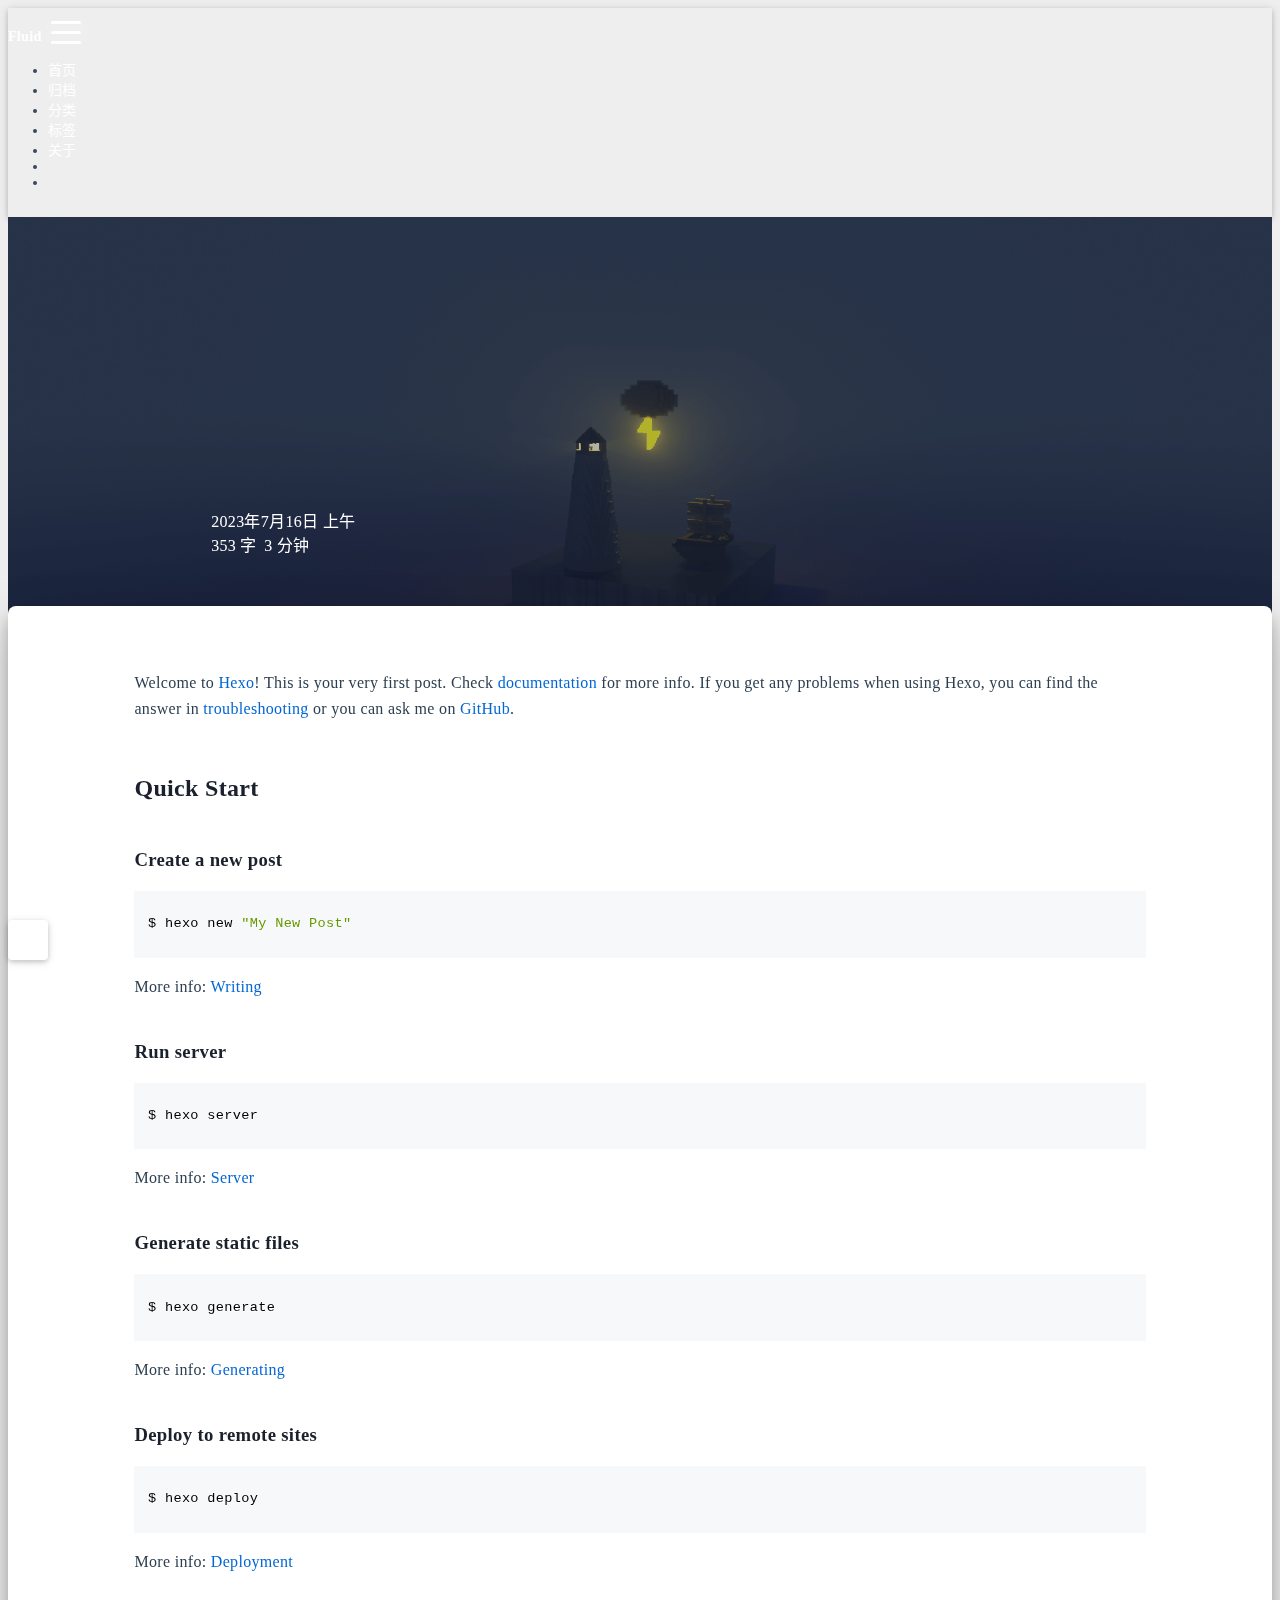
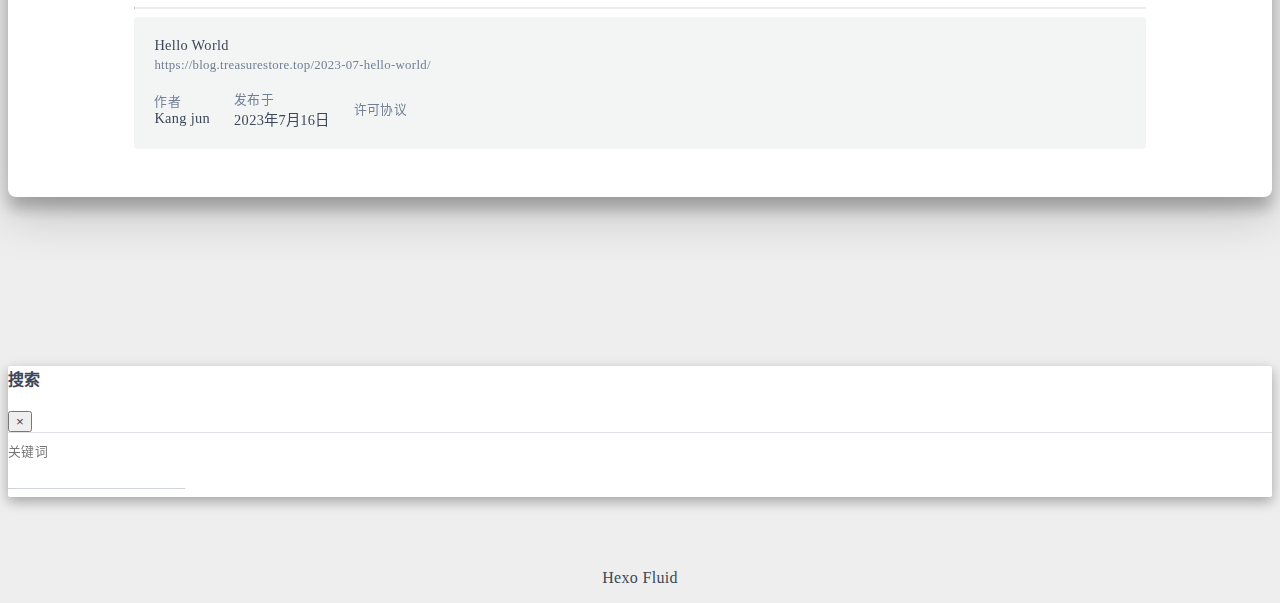
==== commit 7ececb0d: "Site updated: 2023-07-16 13:23:33" ====
--- a/2023-07-hello-world/index.html
+++ b/2023-07-hello-world/index.html
@@ -11,6 +11,8 @@
   <link rel="icon" href="/img/fluid.png">
   <meta name="viewport" content="width=device-width, initial-scale=1.0, maximum-scale=5.0, shrink-to-fit=no">
   <meta http-equiv="x-ua-compatible" content="ie=edge">
+  
+    <meta http-equiv="Content-Security-Policy" content="upgrade-insecure-requests">
   
   <meta name="theme-color" content="#2f4154">
   <meta name="author" content="Kang jun">
@@ -40,6 +42,8 @@
 
   <link  rel="stylesheet" href="https://lib.baomitu.com/hint.css/2.7.0/hint.min.css" />
 
+  <link  rel="stylesheet" href="https://lib.baomitu.com/prism/1.29.0/plugins/line-numbers/prism-line-numbers.min.css" />
+
   <link  rel="stylesheet" href="https://lib.baomitu.com/fancybox/3.5.7/jquery.fancybox.min.css" />
 
 
@@ -68,7 +72,7 @@
   <script id="fluid-configs">
     var Fluid = window.Fluid || {};
     Fluid.ctx = Object.assign({}, Fluid.ctx)
-    var CONFIG = {"hostname":"blog.treasurestore.top","root":"/","version":"1.9.5-a","typing":{"enable":true,"typeSpeed":70,"cursorChar":"_","loop":false,"scope":[]},"anchorjs":{"enable":true,"element":"h1,h2,h3,h4,h5,h6","placement":"left","visible":"hover","icon":""},"progressbar":{"enable":true,"height_px":3,"color":"#29d","options":{"showSpinner":false,"trickleSpeed":100}},"code_language":{"enable":true,"default":"TEXT"},"copy_btn":true,"image_caption":{"enable":true},"image_zoom":{"enable":true,"img_url_replace":["",""]},"toc":{"enable":true,"placement":"right","headingSelector":"h1,h2,h3,h4,h5,h6","collapseDepth":0},"lazyload":{"enable":true,"loading_img":"/img/loading.gif","onlypost":false,"offset_factor":2},"web_analytics":{"enable":false,"follow_dnt":true,"baidu":null,"google":{"measurement_id":null},"tencent":{"sid":null,"cid":null},"woyaola":null,"cnzz":null,"leancloud":{"app_id":null,"app_key":null,"server_url":null,"path":"window.location.pathname","ignore_local":false}},"search_path":"/local-search.xml","include_content_in_search":true};
+    var CONFIG = {"hostname":"blog.treasurestore.top","root":"/","version":"1.9.5-a","typing":{"enable":true,"typeSpeed":90,"cursorChar":"_","loop":false,"scope":[]},"anchorjs":{"enable":true,"element":"h1,h2,h3,h4,h5,h6","placement":"left","visible":"hover","icon":""},"progressbar":{"enable":true,"height_px":3,"color":"#29d","options":{"showSpinner":false,"trickleSpeed":100}},"code_language":{"enable":true,"default":"TEXT"},"copy_btn":true,"image_caption":{"enable":true},"image_zoom":{"enable":true,"img_url_replace":["",""]},"toc":{"enable":true,"placement":"right","headingSelector":"h1,h2,h3,h4,h5,h6","collapseDepth":0},"lazyload":{"enable":true,"loading_img":"/img/loading.gif","onlypost":false,"offset_factor":2},"web_analytics":{"enable":false,"follow_dnt":true,"baidu":null,"google":{"measurement_id":null},"tencent":{"sid":null,"cid":null},"woyaola":null,"cnzz":null,"leancloud":{"app_id":null,"app_key":null,"server_url":null,"path":"window.location.pathname","ignore_local":false}},"search_path":"/local-search.xml","include_content_in_search":true};
 
     if (CONFIG.web_analytics.follow_dnt) {
       var dntVal = navigator.doNotTrack || window.doNotTrack || navigator.msDoNotTrack;
@@ -220,7 +224,7 @@
       <span class="post-meta mr-2">
         <i class="iconfont icon-chart"></i>
         
-          367 字
+          353 字
         
       </span>
     
@@ -231,7 +235,7 @@
         
         
         
-          4 分钟
+          3 分钟
         
       </span>
     
@@ -274,16 +278,16 @@
               <div class="markdown-body">
                 
                 <p>Welcome to <a target="_blank" rel="noopener" href="https://hexo.io/">Hexo</a>! This is your very first post. Check <a target="_blank" rel="noopener" href="https://hexo.io/docs/">documentation</a> for more info. If you get any problems when using Hexo, you can find the answer in <a target="_blank" rel="noopener" href="https://hexo.io/docs/troubleshooting.html">troubleshooting</a> or you can ask me on <a target="_blank" rel="noopener" href="https://github.com/hexojs/hexo/issues">GitHub</a>.</p>
-<h2 id="Quick-Start"><a href="#Quick-Start" class="headerlink" title="Quick Start"></a>Quick Start</h2><h3 id="Create-a-new-post"><a href="#Create-a-new-post" class="headerlink" title="Create a new post"></a>Create a new post</h3><figure class="highlight bash"><table><tr><td class="gutter"><pre><span class="line">1</span><br></pre></td><td class="code"><pre><code class="hljs bash">$ hexo new <span class="hljs-string">&quot;My New Post&quot;</span><br></code></pre></td></tr></table></figure>
+<h2 id="Quick-Start"><a href="#Quick-Start" class="headerlink" title="Quick Start"></a>Quick Start</h2><h3 id="Create-a-new-post"><a href="#Create-a-new-post" class="headerlink" title="Create a new post"></a>Create a new post</h3><figure><div class="code-wrapper"><pre class="line-numbers language-bash" data-language="bash"><code class="language-bash">$ hexo new <span class="token string">"My New Post"</span><span aria-hidden="true" class="line-numbers-rows"><span></span></span></code></pre></div></figure>
 
 <p>More info: <a target="_blank" rel="noopener" href="https://hexo.io/docs/writing.html">Writing</a></p>
-<h3 id="Run-server"><a href="#Run-server" class="headerlink" title="Run server"></a>Run server</h3><figure class="highlight bash"><table><tr><td class="gutter"><pre><span class="line">1</span><br></pre></td><td class="code"><pre><code class="hljs bash">$ hexo server<br></code></pre></td></tr></table></figure>
+<h3 id="Run-server"><a href="#Run-server" class="headerlink" title="Run server"></a>Run server</h3><figure><div class="code-wrapper"><pre class="line-numbers language-bash" data-language="bash"><code class="language-bash">$ hexo server<span aria-hidden="true" class="line-numbers-rows"><span></span></span></code></pre></div></figure>
 
 <p>More info: <a target="_blank" rel="noopener" href="https://hexo.io/docs/server.html">Server</a></p>
-<h3 id="Generate-static-files"><a href="#Generate-static-files" class="headerlink" title="Generate static files"></a>Generate static files</h3><figure class="highlight bash"><table><tr><td class="gutter"><pre><span class="line">1</span><br></pre></td><td class="code"><pre><code class="hljs bash">$ hexo generate<br></code></pre></td></tr></table></figure>
+<h3 id="Generate-static-files"><a href="#Generate-static-files" class="headerlink" title="Generate static files"></a>Generate static files</h3><figure><div class="code-wrapper"><pre class="line-numbers language-bash" data-language="bash"><code class="language-bash">$ hexo generate<span aria-hidden="true" class="line-numbers-rows"><span></span></span></code></pre></div></figure>
 
 <p>More info: <a target="_blank" rel="noopener" href="https://hexo.io/docs/generating.html">Generating</a></p>
-<h3 id="Deploy-to-remote-sites"><a href="#Deploy-to-remote-sites" class="headerlink" title="Deploy to remote sites"></a>Deploy to remote sites</h3><figure class="highlight bash"><table><tr><td class="gutter"><pre><span class="line">1</span><br></pre></td><td class="code"><pre><code class="hljs bash">$ hexo deploy<br></code></pre></td></tr></table></figure>
+<h3 id="Deploy-to-remote-sites"><a href="#Deploy-to-remote-sites" class="headerlink" title="Deploy to remote sites"></a>Deploy to remote sites</h3><figure><div class="code-wrapper"><pre class="line-numbers language-bash" data-language="bash"><code class="language-bash">$ hexo deploy<span aria-hidden="true" class="line-numbers-rows"><span></span></span></code></pre></div></figure>
 
 <p>More info: <a target="_blank" rel="noopener" href="https://hexo.io/docs/one-command-deployment.html">Deployment</a></p>
 
@@ -544,6 +548,8 @@
   });
 </script>
 
+
+  <script  src="https://lib.baomitu.com/prism/1.29.0/plugins/line-numbers/prism-line-numbers.min.js" ></script>
 
   <script src=https://lib.baomitu.com/clipboard.js/2.0.11/clipboard.min.js></script>
 
--- a/css/main.css
+++ b/css/main.css
@@ -1 +1 @@
-.anchorjs-link{text-decoration:none!important;transition:opacity .2s ease-in-out}.markdown-body h1:hover>.anchorjs-link,h2:hover>.anchorjs-link,h3:hover>.anchorjs-link,h4:hover>.anchorjs-link,h5:hover>.anchorjs-link,h6:hover>.anchorjs-link{opacity:1}.banner{height:100%;position:relative;overflow:hidden;cursor:default}.banner .mask{position:absolute;width:100%;height:100%;background-color:rgba(0,0,0,.3)}.banner[parallax=true]{will-change:transform;-webkit-transform-style:preserve-3d;-webkit-backface-visibility:hidden;transition:transform 50ms ease-out}@media (max-width:100vh){.header-inner{max-height:100vw}#board{margin-top:-1rem!important}}@media (max-width:79.99vh){.scroll-down-bar{display:none}}#board{position:relative;margin-top:-2rem;padding:3rem 0;background-color:var(--board-bg-color);transition:background-color .2s ease-in-out;border-radius:.5rem;z-index:3;-webkit-box-shadow:0 12px 15px 0 rgba(0,0,0,.24),0 17px 50px 0 rgba(0,0,0,.19);box-shadow:0 12px 15px 0 rgba(0,0,0,.24),0 17px 50px 0 rgba(0,0,0,.19)}.code-widget{display:inline-block;background-color:transparent;font-size:.75rem;line-height:1;font-weight:700;padding:.3rem .1rem .1rem .1rem;position:absolute;right:.45rem;top:.15rem;z-index:1}.code-widget-light{color:#999}.code-widget-dark{color:#bababa}.copy-btn{cursor:pointer;user-select:none;-webkit-appearance:none;outline:0}.copy-btn>i{font-size:.75rem!important;font-weight:400;margin-right:.15rem;opacity:0;transition:opacity .2s ease-in-out}.markdown-body pre:hover>.copy-btn>i{opacity:.9}.markdown-body pre:hover>.copy-btn,.markdown-body pre:not(:hover)>.copy-btn{outline:0}.license-box{background-color:rgba(27,31,35,.05);transition:background-color .2s ease-in-out;border-radius:4px;font-size:.9rem;overflow:hidden;padding:1.25rem;position:relative;z-index:1}.license-box .license-icon{position:absolute;top:50%;left:100%}.license-box .license-icon::after{content:"\e8e4";font-size:12.5rem;line-height:1;opacity:.1;position:relative;left:-.85em;bottom:.5em;z-index:-1}.license-box .license-title{margin-bottom:1rem}.license-box .license-title div:first-child{line-height:1.2;margin-bottom:.25rem}.license-box .license-title div:nth-child(2){color:var(--sec-text-color);font-size:.8rem}.license-box .license-meta{align-items:center;display:flex;flex-wrap:wrap;justify-content:flex-start}.license-box .license-meta .license-meta-item{align-items:center;justify-content:center;margin-right:1.5rem}.license-box .license-meta .license-meta-item div:first-child{color:var(--sec-text-color);font-size:.8rem;font-weight:400}.license-box .license-meta .license-meta-item i.iconfont{font-size:1rem}@media (max-width:575px) and (min-width:425px){.license-box .license-meta .license-meta-item{display:flex;justify-content:flex-start;flex-wrap:wrap;font-size:.8rem;flex:0 0 50%;max-width:50%;margin-right:0}.license-box .license-meta .license-meta-item div:first-child{margin-right:.5rem}.license-box .license-meta .license-meta-date{order:-1}}@media (max-width:424px){.license-box::after{top:-65px}.license-box .license-meta{flex-direction:column;align-items:flex-start}.license-box .license-meta .license-meta-item{display:flex;flex-wrap:wrap;font-size:.8rem}.license-box .license-meta .license-meta-item div:first-child{margin-right:.5rem}}.footer-inner{padding:3rem 0 1rem 0;text-align:center}.footer-inner>div:not(:first-child){margin:.25rem 0;font-size:.85rem}.footer-inner .statistics{display:flex;flex-direction:row;justify-content:center}.footer-inner .statistics>span{flex:1;margin:0 .25rem}.footer-inner .statistics>:nth-last-child(2):first-child{text-align:right}.footer-inner .statistics>:nth-last-child(2):first-child~*{text-align:left}.footer-inner .beian{display:flex;flex-direction:row;justify-content:center}.footer-inner .beian>*{margin:0 .25rem}.footer-inner .beian-police{position:relative;overflow:hidden;display:inline-flex;align-items:center;justify-content:left}.footer-inner .beian-police img{margin-right:3px;width:1rem;height:1rem;margin-bottom:.1rem}@media (max-width:424px){.footer-inner .statistics{flex-direction:column}.footer-inner .statistics>:nth-last-child(2):first-child{text-align:center}.footer-inner .statistics>:nth-last-child(2):first-child~*{text-align:center}.footer-inner .beian{flex-direction:column}.footer-inner .beian .beian-police{justify-content:center}.footer-inner .beian>:nth-last-child(2):first-child{text-align:center}.footer-inner .beian>:nth-last-child(2):first-child~*{text-align:center}}.footnote-text::before,sup>a::before{display:block;content:"";margin-top:-5rem;height:5rem;width:1px;visibility:hidden}.footnote-text::before,sup>a::before{display:inline-block}.footnote-item::before{display:block;content:"";margin-top:-5rem;height:5rem;width:1px;visibility:hidden}.footnote-list ol{list-style-type:none;counter-reset:sectioncounter;padding-left:.5rem;font-size:.95rem}.footnote-list ol li:before{font-family:"Helvetica Neue",monospace,Monaco;content:"[" counter(sectioncounter) "]";counter-increment:sectioncounter}.footnote-list ol li+li{margin-top:.5rem}.footnote-text{padding-left:.5em}.navbar{background-color:transparent;font-size:.875rem;box-shadow:0 2px 5px 0 rgba(0,0,0,.16),0 2px 10px 0 rgba(0,0,0,.12);-webkit-box-shadow:0 2px 5px 0 rgba(0,0,0,.16),0 2px 10px 0 rgba(0,0,0,.12)}.navbar .navbar-brand{color:var(--navbar-text-color)}.navbar .navbar-toggler .animated-icon span{background-color:var(--navbar-text-color)}.navbar .nav-item .nav-link{display:block;color:var(--navbar-text-color);transition:color .2s ease-in-out,background-color .2s ease-in-out}.navbar .nav-item .nav-link:hover{color:var(--link-hover-color)}.navbar .nav-item .nav-link:focus{color:var(--navbar-text-color)}.navbar .nav-item .nav-link i{font-size:.875rem}.navbar .nav-item .nav-link i:only-child{margin:0 .2rem}.navbar .navbar-toggler{border-width:0;outline:0}.navbar.scrolling-navbar{will-change:background,padding;-webkit-transition:background .5s ease-in-out,padding .5s ease-in-out;transition:background .5s ease-in-out,padding .5s ease-in-out}@media (min-width:600px){.navbar.scrolling-navbar{padding-top:12px;padding-bottom:12px}.navbar.scrolling-navbar .navbar-nav>li{-webkit-transition-duration:1s;transition-duration:1s}}.navbar.scrolling-navbar.top-nav-collapse{padding-top:5px;padding-bottom:5px}.navbar .dropdown-menu{font-size:.875rem;color:var(--navbar-text-color);background-color:rgba(0,0,0,.3);border:none;min-width:8rem;-webkit-transition:background .5s ease-in-out,padding .5s ease-in-out;transition:background .5s ease-in-out,padding .5s ease-in-out}@media (max-width:991.98px){.navbar .dropdown-menu{text-align:center}}.navbar .dropdown-item{color:var(--navbar-text-color)}.navbar .dropdown-item:focus,.navbar .dropdown-item:hover{color:var(--link-hover-color);background-color:rgba(0,0,0,.1)}@media (min-width:992px){.navbar .dropdown:hover>.dropdown-menu{display:block}.navbar .dropdown>.dropdown-toggle:active{pointer-events:none}.navbar .dropdown-menu{top:95%}}.navbar .animated-icon{width:30px;height:20px;position:relative;margin:0;-webkit-transform:rotate(0);-moz-transform:rotate(0);-o-transform:rotate(0);transform:rotate(0);-webkit-transition:.5s ease-in-out;-moz-transition:.5s ease-in-out;-o-transition:.5s ease-in-out;transition:.5s ease-in-out;cursor:pointer}.navbar .animated-icon span{display:block;position:absolute;height:3px;width:100%;border-radius:9px;opacity:1;left:0;-webkit-transform:rotate(0);-moz-transform:rotate(0);-o-transform:rotate(0);transform:rotate(0);-webkit-transition:.25s ease-in-out;-moz-transition:.25s ease-in-out;-o-transition:.25s ease-in-out;transition:.25s ease-in-out;background:#fff}.navbar .animated-icon span:first-child{top:0}.navbar .animated-icon span:nth-child(2){top:10px}.navbar .animated-icon span:nth-child(3){top:20px}.navbar .animated-icon.open span:first-child{top:11px;-webkit-transform:rotate(135deg);-moz-transform:rotate(135deg);-o-transform:rotate(135deg);transform:rotate(135deg)}.navbar .animated-icon.open span:nth-child(2){opacity:0;left:-60px}.navbar .animated-icon.open span:nth-child(3){top:11px;-webkit-transform:rotate(-135deg);-moz-transform:rotate(-135deg);-o-transform:rotate(-135deg);transform:rotate(-135deg)}.navbar .dropdown-collapse,.navbar-col-show,.top-nav-collapse{background-color:var(--navbar-bg-color)}@media (max-width:767px){.navbar{font-size:1rem;line-height:2.5rem}}.banner-text{color:var(--subtitle-color);max-width:calc(960px - 6rem);width:80%;overflow-wrap:break-word}.banner-text .typed-cursor{margin:0 .2rem}@media (max-width:767px){#subtitle,.typed-cursor{font-size:1.5rem}}@media (max-width:575px){.banner-text{font-size:.9rem}#subtitle,.typed-cursor{font-size:1.35rem}}.modal-dialog .modal-content{background-color:var(--board-bg-color);border:0;border-radius:.125rem;-webkit-box-shadow:0 5px 11px 0 rgba(0,0,0,.18),0 4px 15px 0 rgba(0,0,0,.15);box-shadow:0 5px 11px 0 rgba(0,0,0,.18),0 4px 15px 0 rgba(0,0,0,.15)}.modal-dialog .modal-content .modal-header{border-bottom-color:var(--line-color);transition:border-bottom-color .2s ease-in-out}.close{color:var(--text-color)}.close:hover{color:var(--link-hover-color)}.close:focus{outline:0}.modal-dialog .modal-content .modal-header{border-top-left-radius:.125rem;border-top-right-radius:.125rem;border-bottom:1px solid #dee2e6}.md-form{position:relative;margin-top:1.5rem;margin-bottom:1.5rem}.md-form input[type]{-webkit-box-sizing:content-box;box-sizing:content-box;background-color:transparent;border:none;border-bottom:1px solid #ced4da;border-radius:0;outline:0;-webkit-box-shadow:none;box-shadow:none;transition:border-color .15s ease-in-out,box-shadow .15s ease-in-out,-webkit-box-shadow .15s ease-in-out}.md-form input[type]:focus:not([readonly]){border-bottom:1px solid #4285f4;-webkit-box-shadow:0 1px 0 0 #4285f4;box-shadow:0 1px 0 0 #4285f4}.md-form input[type]:focus:not([readonly])+label{color:#4285f4}.md-form input[type].valid,.md-form input[type]:focus.valid{border-bottom:1px solid #00c851;-webkit-box-shadow:0 1px 0 0 #00c851;box-shadow:0 1px 0 0 #00c851}.md-form input[type].valid+label,.md-form input[type]:focus.valid+label{color:#00c851}.md-form input[type].invalid,.md-form input[type]:focus.invalid{border-bottom:1px solid #f44336;-webkit-box-shadow:0 1px 0 0 #f44336;box-shadow:0 1px 0 0 #f44336}.md-form input[type].invalid+label,.md-form input[type]:focus.invalid+label{color:#f44336}.md-form input[type].validate{margin-bottom:2.5rem}.md-form input[type].form-control{height:auto;padding:.6rem 0 .4rem 0;margin:0 0 .5rem 0;color:var(--text-color);background-color:transparent;border-radius:0}.md-form label{font-size:.8rem;position:absolute;top:-1rem;left:0;color:#757575;cursor:text;transition:color .2s ease-out}.modal-open[style]{padding-right:0!important;overflow:auto}.modal-open[style] #navbar[style]{padding-right:1rem!important}#nprogress .bar{height:3px!important;background-color:#29d!important}#nprogress .peg{box-shadow:0 0 14px #29d,0 0 8px #29d!important}@media (max-width:575px){#nprogress .bar{display:none}}.noscript-warning{background-color:#f55;color:#fff;font-family:sans-serif;font-size:1rem;font-weight:700;position:fixed;left:0;bottom:0;text-align:center;width:100%;z-index:99}.pagination{margin-top:3rem;justify-content:center}.pagination .space{align-self:flex-end}.pagination .current,.pagination .extend,.pagination .page-number{outline:0;border:0;background-color:transparent;font-size:.9rem;padding:.5rem .75rem;line-height:1.25;border-radius:.125rem}.pagination .page-number{margin:0 .05rem}.pagination .current,.pagination .page-number:hover{transition:background-color .2s ease-in-out;background-color:var(--link-hover-bg-color)}.qr-trigger{cursor:pointer;position:relative}.qr-trigger:hover .qr-img{display:block;transition:all .3s}.qr-img{max-width:12rem;position:absolute;right:-5.25rem;z-index:99;display:none;border-radius:.2rem;background-color:transparent;box-shadow:0 0 20px -5px rgba(158,158,158,.2)}.scroll-down-bar{position:absolute;width:100%;height:6rem;text-align:center;cursor:pointer;bottom:0}.scroll-down-bar i.iconfont{font-size:2rem;font-weight:700;display:inline-block;position:relative;padding-top:2rem;color:var(--subtitle-color);transform:translateZ(0);animation:scroll-down 1.5s infinite}#scroll-top-button{position:fixed;z-index:99;background:var(--board-bg-color);transition:background-color .2s ease-in-out,bottom .3s ease;border-radius:4px;min-width:40px;min-height:40px;bottom:-60px;outline:0;display:flex;display:-webkit-flex;align-items:center;box-shadow:0 2px 5px 0 rgba(0,0,0,.16),0 2px 10px 0 rgba(0,0,0,.12)}#scroll-top-button i{font-size:32px;margin:auto;color:var(--sec-text-color)}#scroll-top-button:active i,#scroll-top-button:hover i{animation-name:scroll-top;animation-duration:1s;animation-delay:.1s;animation-timing-function:ease-in-out;animation-iteration-count:infinite;animation-fill-mode:forwards;animation-direction:alternate}#local-search-result .search-list-title{border-left:3px solid #0d47a1}#local-search-result .search-list-content{padding:0 1.25rem}#local-search-result .search-word{color:#ff4500}#toc{visibility:hidden}.toc-header{margin-bottom:.5rem;font-weight:700;line-height:1.2}.toc-header,.toc-header>i{font-size:1.25rem}.toc-body{max-height:75vh;overflow-y:auto;overflow:-moz-scrollbars-none;-ms-overflow-style:none}.toc-body ol{list-style:none;padding-inline-start:1rem}.toc-body::-webkit-scrollbar{display:none}.tocbot-list{position:relative}.tocbot-list ol{list-style:none;padding-left:1rem}.tocbot-list a{font-size:.95rem}.tocbot-link{color:var(--text-color)}.tocbot-active-link{font-weight:700;color:var(--link-hover-color)}.tocbot-is-collapsed{max-height:0}.tocbot-is-collapsible{overflow:hidden;transition:all .3s ease-in-out}.toc-list-item{white-space:nowrap;overflow:hidden;text-overflow:ellipsis}.toc-list-item.is-active-li::before{height:1rem;margin:.25rem 0;visibility:visible}.toc-list-item::before{width:.15rem;height:.2rem;position:absolute;left:.25rem;content:"";border-radius:2px;margin:.65rem 0;background:var(--link-hover-color);visibility:hidden;transition:height .1s ease-in-out,margin .1s ease-in-out,visibility .1s ease-in-out}.sidebar{position:-webkit-sticky;position:sticky;top:2rem;padding:3rem 0}html{font-size:16px;letter-spacing:.02em}body,html{height:100%;font-family:var(--font-family-sans-serif);overflow-wrap:break-word}body{transition:color .2s ease-in-out,background-color .2s ease-in-out;background-color:var(--body-bg-color);color:var(--text-color);-webkit-font-smoothing:antialiased;-moz-osx-font-smoothing:grayscale}body a{color:var(--text-color);text-decoration:none;cursor:pointer;transition:color .2s ease-in-out,background-color .2s ease-in-out}body a:hover{color:var(--link-hover-color);text-decoration:none;transition:color .2s ease-in-out,background-color .2s ease-in-out}code{color:inherit}table{font-size:inherit;color:var(--post-text-color)}img[lazyload]{object-fit:cover}[align=left]{text-align:left}[align=center]{text-align:center}[align=right]{text-align:right}::-webkit-scrollbar{width:6px;height:6px}::-webkit-scrollbar-thumb{background-color:var(--scrollbar-color);border-radius:6px}::-webkit-scrollbar-thumb:hover{background-color:var(--scrollbar-hover-color)}::-webkit-scrollbar-corner{background-color:transparent}label{margin-bottom:0}i.iconfont{font-size:1em;line-height:1}:root{--color-mode:"light";--body-bg-color:#eee;--board-bg-color:#fff;--text-color:#3c4858;--sec-text-color:#718096;--post-text-color:#2c3e50;--post-heading-color:#1a202c;--post-link-color:#0366d6;--link-hover-color:#30a9de;--link-hover-bg-color:#f8f9fa;--line-color:#eaecef;--navbar-bg-color:#2f4154;--navbar-text-color:#fff;--subtitle-color:#fff;--scrollbar-color:#c4c6c9;--scrollbar-hover-color:#a6a6a6;--button-bg-color:transparent;--button-hover-bg-color:#f2f3f5;--highlight-bg-color:#f6f8fa;--inlinecode-bg-color:rgba(175,184,193,0.2)}@media (prefers-color-scheme:dark){:root{--color-mode:"dark"}:root:not([data-user-color-scheme]){--body-bg-color:#181c27;--board-bg-color:#252d38;--text-color:#c4c6c9;--sec-text-color:#a7a9ad;--post-text-color:#c4c6c9;--post-heading-color:#c4c6c9;--post-link-color:#1589e9;--link-hover-color:#30a9de;--link-hover-bg-color:#364151;--line-color:#435266;--navbar-bg-color:#1f3144;--navbar-text-color:#d0d0d0;--subtitle-color:#d0d0d0;--scrollbar-color:#687582;--scrollbar-hover-color:#9da8b3;--button-bg-color:transparent;--button-hover-bg-color:#46647e;--highlight-bg-color:#303030;--inlinecode-bg-color:rgba(99,110,123,0.4)}:root:not([data-user-color-scheme]) img{-webkit-filter:brightness(0.9);filter:brightness(.9);transition:filter .2s ease-in-out}:root:not([data-user-color-scheme]) .license-box{background-color:rgba(62,75,94,.35);transition:background-color .2s ease-in-out}:root:not([data-user-color-scheme]) .gt-comment-admin .gt-comment-content{background-color:transparent;transition:background-color .2s ease-in-out}}@media not print{[data-user-color-scheme=dark]{--body-bg-color:#181c27;--board-bg-color:#252d38;--text-color:#c4c6c9;--sec-text-color:#a7a9ad;--post-text-color:#c4c6c9;--post-heading-color:#c4c6c9;--post-link-color:#1589e9;--link-hover-color:#30a9de;--link-hover-bg-color:#364151;--line-color:#435266;--navbar-bg-color:#1f3144;--navbar-text-color:#d0d0d0;--subtitle-color:#d0d0d0;--scrollbar-color:#687582;--scrollbar-hover-color:#9da8b3;--button-bg-color:transparent;--button-hover-bg-color:#46647e;--highlight-bg-color:#303030;--inlinecode-bg-color:rgba(99,110,123,0.4)}[data-user-color-scheme=dark] img{-webkit-filter:brightness(0.9);filter:brightness(.9);transition:filter .2s ease-in-out}[data-user-color-scheme=dark] .license-box{background-color:rgba(62,75,94,.35);transition:background-color .2s ease-in-out}[data-user-color-scheme=dark] .gt-comment-admin .gt-comment-content{background-color:transparent;transition:background-color .2s ease-in-out}}@media print{:root{--color-mode:"light"}}.fade-in-up{-webkit-animation-name:fade-in-up;animation-name:fade-in-up}.hidden-mobile{display:block}.visible-mobile{display:none}@media (max-width:575px){.hidden-mobile{display:none}.visible-mobile{display:block}}.nomargin-x{margin-left:0!important;margin-right:0!important}.nopadding-x{padding-left:0!important;padding-right:0!important}@media (max-width:767px){.nopadding-x-md{padding-left:0!important;padding-right:0!important}}.flex-center{display:-webkit-box;display:-ms-flexbox;display:flex;-webkit-box-align:center;-ms-flex-align:center;align-items:center;-webkit-box-pack:center;-ms-flex-pack:center;justify-content:center;height:100%}.hover-with-bg{display:inline-block;line-height:1}.hover-with-bg:hover{background-color:var(--link-hover-bg-color);transition-duration:.2s;transition-timing-function:ease-in-out;border-radius:.2rem}@-moz-keyframes fade-in-up{from{opacity:0;-webkit-transform:translate3d(0,100%,0);transform:translate3d(0,100%,0)}to{opacity:1;-webkit-transform:translate3d(0,0,0);transform:translate3d(0,0,0)}}@-webkit-keyframes fade-in-up{from{opacity:0;-webkit-transform:translate3d(0,100%,0);transform:translate3d(0,100%,0)}to{opacity:1;-webkit-transform:translate3d(0,0,0);transform:translate3d(0,0,0)}}@-o-keyframes fade-in-up{from{opacity:0;-webkit-transform:translate3d(0,100%,0);transform:translate3d(0,100%,0)}to{opacity:1;-webkit-transform:translate3d(0,0,0);transform:translate3d(0,0,0)}}@keyframes fade-in-up{from{opacity:0;-webkit-transform:translate3d(0,100%,0);transform:translate3d(0,100%,0)}to{opacity:1;-webkit-transform:translate3d(0,0,0);transform:translate3d(0,0,0)}}@-moz-keyframes scroll-down{0%{opacity:.8;top:0}50%{opacity:.4;top:-1em}100%{opacity:.8;top:0}}@-webkit-keyframes scroll-down{0%{opacity:.8;top:0}50%{opacity:.4;top:-1em}100%{opacity:.8;top:0}}@-o-keyframes scroll-down{0%{opacity:.8;top:0}50%{opacity:.4;top:-1em}100%{opacity:.8;top:0}}@keyframes scroll-down{0%{opacity:.8;top:0}50%{opacity:.4;top:-1em}100%{opacity:.8;top:0}}@-moz-keyframes scroll-top{0%{-webkit-transform:translateY(0);transform:translateY(0)}50%{-webkit-transform:translateY(-.35rem);transform:translateY(-.35rem)}100%{-webkit-transform:translateY(0);transform:translateY(0)}}@-webkit-keyframes scroll-top{0%{-webkit-transform:translateY(0);transform:translateY(0)}50%{-webkit-transform:translateY(-.35rem);transform:translateY(-.35rem)}100%{-webkit-transform:translateY(0);transform:translateY(0)}}@-o-keyframes scroll-top{0%{-webkit-transform:translateY(0);transform:translateY(0)}50%{-webkit-transform:translateY(-.35rem);transform:translateY(-.35rem)}100%{-webkit-transform:translateY(0);transform:translateY(0)}}@keyframes scroll-top{0%{-webkit-transform:translateY(0);transform:translateY(0)}50%{-webkit-transform:translateY(-.35rem);transform:translateY(-.35rem)}100%{-webkit-transform:translateY(0);transform:translateY(0)}}@media print{#comments,#scroll-top-button,.post-prevnext,.side-col,footer,header{display:none!important}.markdown-body a:not([href^='#']):not([href^='javascript:']):not(.print-no-link)::after{content:' (' attr(href) ')';font-size:.8rem;color:var(--post-text-color);opacity:.8}.markdown-body h2,.markdown-body>h1{border-bottom-color:transparent!important}.markdown-body h2,.markdown-body h3,.markdown-body h4,.markdown-body h5,.markdown-body h6,.markdown-body>h1{margin-top:1.25em!important;margin-bottom:.25em!important}.markdown-body [data-anchorjs-icon]::after{display:none}.markdown-body figure.highlight table,.markdown-body figure.highlight tbody,.markdown-body figure.highlight td.code,.markdown-body figure.highlight td.code pre,.markdown-body figure.highlight tr{width:100%!important;display:block!important}.markdown-body figure.highlight pre>code{white-space:pre-wrap}.markdown-body figure.highlight .code-widget,.markdown-body figure.highlight .gutter{display:none!important}.post-metas a{text-decoration:none}}@media not print{#seo-header{display:none}}.index-card{margin-bottom:2.5rem}.index-img img{display:block;width:100%;height:10rem;object-fit:cover;box-shadow:0 5px 11px 0 rgba(0,0,0,.18),0 4px 15px 0 rgba(0,0,0,.15);border-radius:.25rem;background-color:transparent}.index-info{display:flex;flex-direction:column;justify-content:space-between;padding-top:.5rem;padding-bottom:.5rem}.index-header{color:var(--text-color);font-size:1.5rem;font-weight:700;line-height:1.4;white-space:nowrap;overflow:hidden;text-overflow:ellipsis;margin-bottom:.25rem}.index-header .index-pin{color:var(--text-color);font-size:1.5rem;margin-right:.15rem}.index-btm{color:var(--sec-text-color)}.index-btm a{color:var(--sec-text-color)}.index-excerpt{color:var(--sec-text-color);margin:.5rem 0 .5rem 0;height:calc(1.4rem * 3);overflow:hidden;display:flex}.index-excerpt>div{width:100%;line-height:1.4rem;word-break:break-word;display:-webkit-box;-webkit-box-orient:vertical;-webkit-line-clamp:3}.index-excerpt__noimg{height:auto;max-height:calc(1.4rem * 3)}@media (max-width:767px){.index-info{padding-top:1.25rem}.index-header{font-size:1.25rem;white-space:normal;overflow:hidden;word-break:break-word;display:-webkit-box;-webkit-box-orient:vertical;-webkit-line-clamp:2}.index-header .index-pin{font-size:1.25rem}}#valine.v[data-class=v] .status-bar,#valine.v[data-class=v] .vbtn,#valine.v[data-class=v] .veditor,#valine.v[data-class=v] .vinput,#valine.v[data-class=v] p,#valine.v[data-class=v] pre code{color:var(--text-color)}#valine.v[data-class=v] .vinput::placeholder{color:var(--sec-text-color)}#valine.v[data-class=v] .vicon{fill:var(--text-color)}.gt-container .gt-comment-content:hover{-webkit-box-shadow:none;box-shadow:none}.gt-container .gt-comment-body{color:var(--text-color)!important;transition:color .2s ease-in-out}#remark-km423lmfdslkm34-back{z-index:1030}#remark-km423lmfdslkm34-node{z-index:1031}.markdown-body .highlight pre,.markdown-body pre{padding:1.45rem 1rem}.markdown-body pre code.hljs{padding:0}.markdown-body pre[class*=language-]{padding-top:1.45rem;padding-bottom:1.45rem;padding-right:1rem;line-height:1.5;margin-bottom:1rem}.markdown-body .code-wrapper{position:relative;border-radius:4px;margin-bottom:1rem}.markdown-body .code-wrapper pre,.markdown-body .highlight pre,.markdown-body .hljs,.markdown-body figure.highlight td.gutter{transition:color .2s ease-in-out,background-color .2s ease-in-out;background-color:var(--highlight-bg-color)}pre[class*=language-].line-numbers{position:initial}figure{margin:1rem 0}figure.highlight{position:relative}figure.highlight table{border:0;margin:0;width:auto;border-radius:4px}figure.highlight td{border:0;padding:0}figure.highlight tr{border:0}figure.highlight td.code{width:100%}figure.highlight td.gutter{display:table-cell;position:-webkit-sticky;position:sticky;left:0;z-index:1}figure.highlight td.gutter pre{text-align:right;padding:0 .75rem;border-radius:initial;border-right:1px solid #999}figure.highlight td.gutter pre span.line{color:#999}figure.highlight td.code>pre{border-top-left-radius:0;border-bottom-left-radius:0}.markdown-body{font-size:1rem;line-height:1.6;font-family:var(--font-family-sans-serif);margin-bottom:2rem;color:var(--post-text-color)}.markdown-body h2,.markdown-body>h1{border-bottom-color:var(--line-color)}.markdown-body h2,.markdown-body h3,.markdown-body h4,.markdown-body h5,.markdown-body h6,.markdown-body>h1{color:var(--post-heading-color);transition:color .2s ease-in-out,border-bottom-color .2s ease-in-out;font-weight:700;margin-bottom:.75em;margin-top:2em}.markdown-body h2::before,.markdown-body h3::before,.markdown-body h4::before,.markdown-body h5::before,.markdown-body h6::before,.markdown-body>h1::before{display:block;content:"";margin-top:-5rem;height:5rem;width:1px;visibility:hidden}.markdown-body h2:focus,.markdown-body h3:focus,.markdown-body h4:focus,.markdown-body h5:focus,.markdown-body h6:focus,.markdown-body>h1:focus{outline:0}.markdown-body a{color:var(--post-link-color)}.markdown-body strong{font-weight:700}.markdown-body code{tab-size:4;background-color:var(--inlinecode-bg-color);transition:background-color .2s ease-in-out}.markdown-body table tr{background-color:var(--board-bg-color);transition:background-color .2s ease-in-out}.markdown-body table tr:nth-child(2n){background-color:var(--board-bg-color);transition:background-color .2s ease-in-out}.markdown-body table td,.markdown-body table th{border-color:var(--line-color);transition:border-color .2s ease-in-out}.markdown-body pre{font-size:85%!important}.markdown-body pre .mermaid{text-align:center}.markdown-body pre .mermaid>svg{min-width:100%}.markdown-body figure>a>img,.markdown-body figure>img,.markdown-body p>a>img,.markdown-body p>img{max-width:90%;margin:1.5rem auto;display:block;box-shadow:0 5px 11px 0 rgba(0,0,0,.18),0 4px 15px 0 rgba(0,0,0,.15);border-radius:4px;background-color:transparent}.markdown-body blockquote{color:var(--sec-text-color)}.markdown-body details{cursor:pointer}.markdown-body details summary{outline:0}.markdown-body hr,hr{background-color:initial;border-top:1px solid var(--line-color);transition:border-top-color .2s ease-in-out}.markdown-body hr{height:0;margin:2rem 0}.markdown-body figcaption.image-caption{font-size:.8rem;color:var(--post-text-color);opacity:.65;line-height:1;margin:-.75rem auto 2rem;text-align:center}.markdown-body figcaption:not(.image-caption){display:none}.post-content,post-custom{box-sizing:border-box;padding-left:10%;padding-right:10%}@media (max-width:767px){.post-content,post-custom{padding-left:2rem;padding-right:2rem}}@media (max-width:424px){.post-content,post-custom{padding-left:1rem;padding-right:1rem}.anchorjs-link-left{opacity:0!important}}.page-content strong,.post-content strong{font-weight:700}.page-content>:first-child,.post-content>:first-child{margin-top:0}.page-content img,.post-content img{object-fit:cover;max-width:100%}@media (max-width:767px){.page-content,.post-content{overflow-x:hidden}}.post-metas{display:flex;flex-wrap:wrap;font-size:.9rem}.post-meta>:not(.hover-with-bg){margin-right:.2rem}.post-prevnext{display:flex;flex-wrap:wrap;justify-content:space-between;font-size:.9rem;margin-left:-.35rem;margin-right:-.35rem}.post-prevnext .post-next,.post-prevnext .post-prev{display:flex;padding-left:0;padding-right:0}.post-prevnext .post-next i,.post-prevnext .post-prev i{font-size:1.5rem}.post-prevnext .post-next a,.post-prevnext .post-prev a{display:flex;align-items:center}.post-prevnext .post-next .hidden-mobile,.post-prevnext .post-prev .hidden-mobile{display:-webkit-box;-webkit-box-orient:vertical;-webkit-line-clamp:2;text-overflow:ellipsis;overflow:hidden}@media (max-width:575px){.post-prevnext .post-next .hidden-mobile,.post-prevnext .post-prev .hidden-mobile{display:none}}.post-prevnext .post-next:active i,.post-prevnext .post-next:hover i,.post-prevnext .post-prev:active i,.post-prevnext .post-prev:hover i{-webkit-animation-duration:1s;animation-duration:1s;-webkit-animation-delay:.1s;animation-delay:.1s;-webkit-animation-timing-function:ease-in-out;animation-timing-function:ease-in-out;-webkit-animation-iteration-count:infinite;animation-iteration-count:infinite;-webkit-animation-fill-mode:forwards;animation-fill-mode:forwards;-webkit-animation-direction:alternate;animation-direction:alternate}.post-prevnext .post-prev:active i,.post-prevnext .post-prev:hover i{-webkit-animation-name:post-prev-anim;animation-name:post-prev-anim}.post-prevnext .post-next:active i,.post-prevnext .post-next:hover i{-webkit-animation-name:post-next-anim;animation-name:post-next-anim}.post-prevnext .post-next{justify-content:flex-end}.post-prevnext .fa-chevron-left{margin-right:.5rem}.post-prevnext .fa-chevron-right{margin-left:.5rem}#seo-header{color:var(--post-heading-color);font-weight:700;margin-top:.5em;margin-bottom:.75em;border-bottom-color:var(--line-color);border-bottom-style:solid;border-bottom-width:2px;line-height:1.5}#comments,.custom{margin-top:2rem}#comments noscript{display:block;text-align:center;padding:2rem 0}.visitors{font-size:.8em;padding:.45rem;float:right}a.fancybox:hover{text-decoration:none}.mjx-container,mjx-container{overflow-x:auto;overflow-y:hidden!important;padding:.5em 0}.mjx-container svg:focus,.mjx-container:focus,mjx-container svg:focus,mjx-container:focus{outline:0}.mjx-char{line-height:1}.katex-block{overflow-x:auto}.katex,.mjx-mrow{white-space:pre-wrap!important}.footnote-ref [class*=hint--][aria-label]:after{max-width:12rem;white-space:nowrap;overflow:hidden;text-overflow:ellipsis}@-moz-keyframes post-prev-anim{0%{-webkit-transform:translateX(0);transform:translateX(0)}50%{-webkit-transform:translateX(-.35rem);transform:translateX(-.35rem)}100%{-webkit-transform:translateX(0);transform:translateX(0)}}@-webkit-keyframes post-prev-anim{0%{-webkit-transform:translateX(0);transform:translateX(0)}50%{-webkit-transform:translateX(-.35rem);transform:translateX(-.35rem)}100%{-webkit-transform:translateX(0);transform:translateX(0)}}@-o-keyframes post-prev-anim{0%{-webkit-transform:translateX(0);transform:translateX(0)}50%{-webkit-transform:translateX(-.35rem);transform:translateX(-.35rem)}100%{-webkit-transform:translateX(0);transform:translateX(0)}}@keyframes post-prev-anim{0%{-webkit-transform:translateX(0);transform:translateX(0)}50%{-webkit-transform:translateX(-.35rem);transform:translateX(-.35rem)}100%{-webkit-transform:translateX(0);transform:translateX(0)}}@-moz-keyframes post-next-anim{0%{-webkit-transform:translateX(0);transform:translateX(0)}50%{-webkit-transform:translateX(.35rem);transform:translateX(.35rem)}100%{-webkit-transform:translateX(0);transform:translateX(0)}}@-webkit-keyframes post-next-anim{0%{-webkit-transform:translateX(0);transform:translateX(0)}50%{-webkit-transform:translateX(.35rem);transform:translateX(.35rem)}100%{-webkit-transform:translateX(0);transform:translateX(0)}}@-o-keyframes post-next-anim{0%{-webkit-transform:translateX(0);transform:translateX(0)}50%{-webkit-transform:translateX(.35rem);transform:translateX(.35rem)}100%{-webkit-transform:translateX(0);transform:translateX(0)}}@keyframes post-next-anim{0%{-webkit-transform:translateX(0);transform:translateX(0)}50%{-webkit-transform:translateX(.35rem);transform:translateX(.35rem)}100%{-webkit-transform:translateX(0);transform:translateX(0)}}.note{padding:.75rem;border-left:.35rem solid;border-radius:.25rem;margin:1.5rem 0;color:var(--text-color);transition:color .2s ease-in-out;font-size:.9rem}.note a{color:var(--text-color);transition:color .2s ease-in-out}.note :last-child{margin-bottom:0}.note-primary{background-color:rgba(183,160,224,.25);border-color:#6f42c1}.note-secondary,note-default{background-color:rgba(187,187,187,.25);border-color:#777}.note-success{background-color:rgba(174,220,174,.25);border-color:#5cb85c}.note-danger{background-color:rgba(236,169,167,.25);border-color:#d9534f}.note-warning{background-color:rgba(248,214,166,.25);border-color:#f0ad4e}.note-info{background-color:rgba(160,197,228,.25);border-color:#428bca}.note-light{background-color:rgba(254,254,254,.25);border-color:#0f0f0f}.label{display:inline;border-radius:3px;font-size:85%;margin:0;padding:.2em .4em;color:var(--text-color);transition:color .2s ease-in-out}.label-default{background:rgba(187,187,187,.25)}.label-primary{background:rgba(183,160,224,.25)}.label-info{background:rgba(160,197,228,.25)}.label-success{background:rgba(174,220,174,.25)}.label-warning{background:rgba(248,214,166,.25)}.label-danger{background:rgba(236,169,167,.25)}.markdown-body .btn{border:1px solid var(--line-color);background-color:var(--button-bg-color);color:var(--text-color);transition:color .2s ease-in-out,background .2s ease-in-out,border-color .2s ease-in-out;border-radius:.25rem;display:inline-block;font-size:.875em;line-height:2;padding:0 .75rem;margin-bottom:1rem}.markdown-body .btn:hover{background-color:var(--button-hover-bg-color);text-decoration:none}.group-image-container{margin:1.5rem auto}.group-image-container img{margin:0 auto;border-radius:3px;background-color:transparent;box-shadow:0 3px 9px 0 rgba(0,0,0,.15),0 3px 9px 0 rgba(0,0,0,.15)}.group-image-row{margin-bottom:.5rem;display:flex;justify-content:center}.group-image-wrap{flex:1;display:flex;justify-content:center}.group-image-wrap:not(:last-child){margin-right:.25rem}input[type=checkbox]{margin:0 .2em .2em 0;vertical-align:middle}.list-group a~p.h5{margin-top:1rem}.list-group-item{display:flex;background-color:transparent;border:0}.list-group-item time{flex:0 0 5rem}.list-group-item .list-group-item-title{white-space:nowrap;overflow:hidden;text-overflow:ellipsis}@media (max-width:575px){.list-group-item{font-size:.95rem;padding:.5rem .75rem}.list-group-item time{flex:0 0 4rem}}.list-group-item-action{color:var(--text-color)}.list-group-item-action:focus,.list-group-item-action:hover{color:var(--link-hover-color);background-color:var(--link-hover-bg-color)}.about-avatar{position:relative;margin:-8rem auto 1rem;width:10rem;height:10rem;z-index:3}.about-avatar img{width:100%;height:100%;border-radius:50%;background-color:transparent;object-fit:cover;box-shadow:0 2px 5px 0 rgba(0,0,0,.16),0 2px 10px 0 rgba(0,0,0,.12)}.about-info>div{margin-bottom:.5rem}.about-name{font-size:1.75rem;font-weight:700}.about-intro{font-size:1rem}.about-icons>a:not(:last-child){margin-right:.5rem}.about-icons>a>i{font-size:1.5rem}.category-bar .category-list{max-height:85vh;overflow-y:auto;overflow-x:hidden}.category-bar .category-list::-webkit-scrollbar{display:none}.category-bar .category-list>.category-sub>a{font-weight:700;font-size:1.2rem}.category-bar .category-list .category-item-action i{margin:0}.category-bar .category-list .category-subitem.list-group-item{padding-left:.5rem;padding-right:0}.category-bar .category-list .category-collapse .category-post-list{margin-top:.25rem;margin-bottom:.5rem}.category-bar .category-list .category-collapse .category-post{font-size:.9rem;line-height:1.75}.category-bar .category-list .category-item-action:hover{background-color:initial}.category-bar .list-group-item{padding:0}.category-bar .list-group-item.active{color:var(--link-hover-color);background-color:initial;font-weight:700;font-family:iconfont;font-style:normal;-webkit-font-smoothing:antialiased}.category-bar .list-group-item.active::before{content:"\e61f";font-weight:initial;margin-right:.25rem}.category-bar .list-group-count{margin-left:.2rem;margin-right:.2rem;font-size:.9em}.category-bar .list-group-item-action:focus,.category-bar .list-group-item-action:hover{background-color:initial}.category-chains{display:flex;flex-wrap:wrap}.category-chains>:not(:last-child){margin-right:1em}.category:not(:last-child){margin-bottom:1rem}.category .category-item,.category .category-subitem{font-weight:700;display:flex;align-items:center}.category .category-item{font-size:1.25rem}.category .category-subitem{font-size:1.1rem}.category .category-collapse{padding-left:1.25rem;width:100%}.category .category-count{font-size:.9rem;font-weight:initial;min-width:1.3em;line-height:1.3em;display:flex;align-items:center}.category .category-count i{padding-right:.25rem}.category .category-count span{width:2rem}.category .category-post{white-space:nowrap;overflow:hidden;text-overflow:ellipsis}.category .category-item-action:not(.collapsed)>i{transform:rotate(90deg);transform-origin:center center}.category .category-item-action i{transition:transform .3s ease-out;display:inline-block;margin-left:.25rem}.category .category-item-action .category:hover{z-index:1;color:var(--link-hover-color);text-decoration:none;background-color:var(--link-hover-bg-color)}.category .row{margin-left:0;margin-right:0}.tagcloud{padding:1rem 5%}.tagcloud a{display:inline-block;padding:.5rem}.tagcloud a:hover{color:var(--link-hover-color)!important}.links .card{box-shadow:none;min-width:33%;background-color:transparent;border:0}.links .card-body{margin:1rem 0;padding:1rem;border-radius:.3rem;display:block;width:100%;height:100%}.links .card-body:hover .link-avatar{transform:scale(1.1)}.links .card-content{display:flex;flex-wrap:nowrap;width:100%;height:3.5rem}.link-avatar{flex:none;width:3rem;height:3rem;margin-right:.75rem;object-fit:cover;transition-duration:.2s;transition-timing-function:ease-in-out}.link-avatar img{width:100%;height:100%;border-radius:50%;background-color:transparent;object-fit:cover}.link-text{flex:1;display:grid;flex-direction:column;line-height:1.5}.link-title{overflow:hidden;text-overflow:ellipsis;white-space:nowrap;color:var(--text-color);font-weight:700}.link-intro{max-height:2rem;font-size:.85rem;line-height:1.2;color:var(--sec-text-color);display:-webkit-box;-webkit-box-orient:vertical;-webkit-line-clamp:2;text-overflow:ellipsis;overflow:hidden}@media (max-width:767px){.links{display:flex;flex-direction:column;justify-content:center;align-items:center}.links .card{padding-left:2rem;padding-right:2rem}}@media (min-width:768px){.link-text:only-child{margin-left:1rem}}+.anchorjs-link{text-decoration:none!important;transition:opacity .2s ease-in-out}.markdown-body h1:hover>.anchorjs-link,h2:hover>.anchorjs-link,h3:hover>.anchorjs-link,h4:hover>.anchorjs-link,h5:hover>.anchorjs-link,h6:hover>.anchorjs-link{opacity:1}.banner{height:100%;position:relative;overflow:hidden;cursor:default}.banner .mask{position:absolute;width:100%;height:100%;background-color:rgba(0,0,0,.3)}.banner[parallax=true]{will-change:transform;-webkit-transform-style:preserve-3d;-webkit-backface-visibility:hidden;transition:transform 50ms ease-out}@media (max-width:100vh){.header-inner{max-height:100vw}#board{margin-top:-1rem!important}}@media (max-width:79.99vh){.scroll-down-bar{display:none}}#board{position:relative;margin-top:-2rem;padding:3rem 0;background-color:var(--board-bg-color);transition:background-color .2s ease-in-out;border-radius:.5rem;z-index:3;-webkit-box-shadow:0 12px 15px 0 rgba(0,0,0,.24),0 17px 50px 0 rgba(0,0,0,.19);box-shadow:0 12px 15px 0 rgba(0,0,0,.24),0 17px 50px 0 rgba(0,0,0,.19)}.code-widget{display:inline-block;background-color:transparent;font-size:.75rem;line-height:1;font-weight:700;padding:.3rem .1rem .1rem .1rem;position:absolute;right:.45rem;top:.15rem;z-index:1}.code-widget-light{color:#999}.code-widget-dark{color:#bababa}.copy-btn{cursor:pointer;user-select:none;-webkit-appearance:none;outline:0}.copy-btn>i{font-size:.75rem!important;font-weight:400;margin-right:.15rem;opacity:0;transition:opacity .2s ease-in-out}.markdown-body pre:hover>.copy-btn>i{opacity:.9}.markdown-body pre:hover>.copy-btn,.markdown-body pre:not(:hover)>.copy-btn{outline:0}.license-box{background-color:rgba(27,31,35,.05);transition:background-color .2s ease-in-out;border-radius:4px;font-size:.9rem;overflow:hidden;padding:1.25rem;position:relative;z-index:1}.license-box .license-icon{position:absolute;top:50%;left:100%}.license-box .license-icon::after{content:"\e8e4";font-size:12.5rem;line-height:1;opacity:.1;position:relative;left:-.85em;bottom:.5em;z-index:-1}.license-box .license-title{margin-bottom:1rem}.license-box .license-title div:first-child{line-height:1.2;margin-bottom:.25rem}.license-box .license-title div:nth-child(2){color:var(--sec-text-color);font-size:.8rem}.license-box .license-meta{align-items:center;display:flex;flex-wrap:wrap;justify-content:flex-start}.license-box .license-meta .license-meta-item{align-items:center;justify-content:center;margin-right:1.5rem}.license-box .license-meta .license-meta-item div:first-child{color:var(--sec-text-color);font-size:.8rem;font-weight:400}.license-box .license-meta .license-meta-item i.iconfont{font-size:1rem}@media (max-width:575px) and (min-width:425px){.license-box .license-meta .license-meta-item{display:flex;justify-content:flex-start;flex-wrap:wrap;font-size:.8rem;flex:0 0 50%;max-width:50%;margin-right:0}.license-box .license-meta .license-meta-item div:first-child{margin-right:.5rem}.license-box .license-meta .license-meta-date{order:-1}}@media (max-width:424px){.license-box::after{top:-65px}.license-box .license-meta{flex-direction:column;align-items:flex-start}.license-box .license-meta .license-meta-item{display:flex;flex-wrap:wrap;font-size:.8rem}.license-box .license-meta .license-meta-item div:first-child{margin-right:.5rem}}.footer-inner{padding:3rem 0 1rem 0;text-align:center}.footer-inner>div:not(:first-child){margin:.25rem 0;font-size:.85rem}.footer-inner .statistics{display:flex;flex-direction:row;justify-content:center}.footer-inner .statistics>span{flex:1;margin:0 .25rem}.footer-inner .statistics>:nth-last-child(2):first-child{text-align:right}.footer-inner .statistics>:nth-last-child(2):first-child~*{text-align:left}.footer-inner .beian{display:flex;flex-direction:row;justify-content:center}.footer-inner .beian>*{margin:0 .25rem}.footer-inner .beian-police{position:relative;overflow:hidden;display:inline-flex;align-items:center;justify-content:left}.footer-inner .beian-police img{margin-right:3px;width:1rem;height:1rem;margin-bottom:.1rem}@media (max-width:424px){.footer-inner .statistics{flex-direction:column}.footer-inner .statistics>:nth-last-child(2):first-child{text-align:center}.footer-inner .statistics>:nth-last-child(2):first-child~*{text-align:center}.footer-inner .beian{flex-direction:column}.footer-inner .beian .beian-police{justify-content:center}.footer-inner .beian>:nth-last-child(2):first-child{text-align:center}.footer-inner .beian>:nth-last-child(2):first-child~*{text-align:center}}.footnote-text::before,sup>a::before{display:block;content:"";margin-top:-5rem;height:5rem;width:1px;visibility:hidden}.footnote-text::before,sup>a::before{display:inline-block}.footnote-item::before{display:block;content:"";margin-top:-5rem;height:5rem;width:1px;visibility:hidden}.footnote-list ol{list-style-type:none;counter-reset:sectioncounter;padding-left:.5rem;font-size:.95rem}.footnote-list ol li:before{font-family:"Helvetica Neue",monospace,Monaco;content:"[" counter(sectioncounter) "]";counter-increment:sectioncounter}.footnote-list ol li+li{margin-top:.5rem}.footnote-text{padding-left:.5em}.navbar{background-color:transparent;font-size:.875rem;box-shadow:0 2px 5px 0 rgba(0,0,0,.16),0 2px 10px 0 rgba(0,0,0,.12);-webkit-box-shadow:0 2px 5px 0 rgba(0,0,0,.16),0 2px 10px 0 rgba(0,0,0,.12)}.navbar .navbar-brand{color:var(--navbar-text-color)}.navbar .navbar-toggler .animated-icon span{background-color:var(--navbar-text-color)}.navbar .nav-item .nav-link{display:block;color:var(--navbar-text-color);transition:color .2s ease-in-out,background-color .2s ease-in-out}.navbar .nav-item .nav-link:hover{color:var(--link-hover-color)}.navbar .nav-item .nav-link:focus{color:var(--navbar-text-color)}.navbar .nav-item .nav-link i{font-size:.875rem}.navbar .nav-item .nav-link i:only-child{margin:0 .2rem}.navbar .navbar-toggler{border-width:0;outline:0}.navbar.scrolling-navbar{will-change:background,padding;-webkit-transition:background .5s ease-in-out,padding .5s ease-in-out;transition:background .5s ease-in-out,padding .5s ease-in-out}@media (min-width:600px){.navbar.scrolling-navbar{padding-top:12px;padding-bottom:12px}.navbar.scrolling-navbar .navbar-nav>li{-webkit-transition-duration:1s;transition-duration:1s}}.navbar.scrolling-navbar.top-nav-collapse{padding-top:5px;padding-bottom:5px}.navbar .dropdown-menu{font-size:.875rem;color:var(--navbar-text-color);background-color:rgba(0,0,0,.3);border:none;min-width:8rem;-webkit-transition:background .5s ease-in-out,padding .5s ease-in-out;transition:background .5s ease-in-out,padding .5s ease-in-out}@media (max-width:991.98px){.navbar .dropdown-menu{text-align:center}}.navbar .dropdown-item{color:var(--navbar-text-color)}.navbar .dropdown-item:focus,.navbar .dropdown-item:hover{color:var(--link-hover-color);background-color:rgba(0,0,0,.1)}@media (min-width:992px){.navbar .dropdown:hover>.dropdown-menu{display:block}.navbar .dropdown>.dropdown-toggle:active{pointer-events:none}.navbar .dropdown-menu{top:95%}}.navbar .animated-icon{width:30px;height:20px;position:relative;margin:0;-webkit-transform:rotate(0);-moz-transform:rotate(0);-o-transform:rotate(0);transform:rotate(0);-webkit-transition:.5s ease-in-out;-moz-transition:.5s ease-in-out;-o-transition:.5s ease-in-out;transition:.5s ease-in-out;cursor:pointer}.navbar .animated-icon span{display:block;position:absolute;height:3px;width:100%;border-radius:9px;opacity:1;left:0;-webkit-transform:rotate(0);-moz-transform:rotate(0);-o-transform:rotate(0);transform:rotate(0);-webkit-transition:.25s ease-in-out;-moz-transition:.25s ease-in-out;-o-transition:.25s ease-in-out;transition:.25s ease-in-out;background:#fff}.navbar .animated-icon span:first-child{top:0}.navbar .animated-icon span:nth-child(2){top:10px}.navbar .animated-icon span:nth-child(3){top:20px}.navbar .animated-icon.open span:first-child{top:11px;-webkit-transform:rotate(135deg);-moz-transform:rotate(135deg);-o-transform:rotate(135deg);transform:rotate(135deg)}.navbar .animated-icon.open span:nth-child(2){opacity:0;left:-60px}.navbar .animated-icon.open span:nth-child(3){top:11px;-webkit-transform:rotate(-135deg);-moz-transform:rotate(-135deg);-o-transform:rotate(-135deg);transform:rotate(-135deg)}.navbar .dropdown-collapse,.navbar-col-show,.top-nav-collapse{background-color:var(--navbar-bg-color)}@media (max-width:767px){.navbar{font-size:1rem;line-height:2.5rem}}.banner-text{color:var(--subtitle-color);max-width:calc(960px - 6rem);width:80%;overflow-wrap:break-word}.banner-text .typed-cursor{margin:0 .2rem}@media (max-width:767px){#subtitle,.typed-cursor{font-size:1.5rem}}@media (max-width:575px){.banner-text{font-size:.9rem}#subtitle,.typed-cursor{font-size:1.35rem}}.modal-dialog .modal-content{background-color:var(--board-bg-color);border:0;border-radius:.125rem;-webkit-box-shadow:0 5px 11px 0 rgba(0,0,0,.18),0 4px 15px 0 rgba(0,0,0,.15);box-shadow:0 5px 11px 0 rgba(0,0,0,.18),0 4px 15px 0 rgba(0,0,0,.15)}.modal-dialog .modal-content .modal-header{border-bottom-color:var(--line-color);transition:border-bottom-color .2s ease-in-out}.close{color:var(--text-color)}.close:hover{color:var(--link-hover-color)}.close:focus{outline:0}.modal-dialog .modal-content .modal-header{border-top-left-radius:.125rem;border-top-right-radius:.125rem;border-bottom:1px solid #dee2e6}.md-form{position:relative;margin-top:1.5rem;margin-bottom:1.5rem}.md-form input[type]{-webkit-box-sizing:content-box;box-sizing:content-box;background-color:transparent;border:none;border-bottom:1px solid #ced4da;border-radius:0;outline:0;-webkit-box-shadow:none;box-shadow:none;transition:border-color .15s ease-in-out,box-shadow .15s ease-in-out,-webkit-box-shadow .15s ease-in-out}.md-form input[type]:focus:not([readonly]){border-bottom:1px solid #4285f4;-webkit-box-shadow:0 1px 0 0 #4285f4;box-shadow:0 1px 0 0 #4285f4}.md-form input[type]:focus:not([readonly])+label{color:#4285f4}.md-form input[type].valid,.md-form input[type]:focus.valid{border-bottom:1px solid #00c851;-webkit-box-shadow:0 1px 0 0 #00c851;box-shadow:0 1px 0 0 #00c851}.md-form input[type].valid+label,.md-form input[type]:focus.valid+label{color:#00c851}.md-form input[type].invalid,.md-form input[type]:focus.invalid{border-bottom:1px solid #f44336;-webkit-box-shadow:0 1px 0 0 #f44336;box-shadow:0 1px 0 0 #f44336}.md-form input[type].invalid+label,.md-form input[type]:focus.invalid+label{color:#f44336}.md-form input[type].validate{margin-bottom:2.5rem}.md-form input[type].form-control{height:auto;padding:.6rem 0 .4rem 0;margin:0 0 .5rem 0;color:var(--text-color);background-color:transparent;border-radius:0}.md-form label{font-size:.8rem;position:absolute;top:-1rem;left:0;color:#757575;cursor:text;transition:color .2s ease-out}.modal-open[style]{padding-right:0!important;overflow:auto}.modal-open[style] #navbar[style]{padding-right:1rem!important}#nprogress .bar{height:3px!important;background-color:#29d!important}#nprogress .peg{box-shadow:0 0 14px #29d,0 0 8px #29d!important}@media (max-width:575px){#nprogress .bar{display:none}}.noscript-warning{background-color:#f55;color:#fff;font-family:sans-serif;font-size:1rem;font-weight:700;position:fixed;left:0;bottom:0;text-align:center;width:100%;z-index:99}.pagination{margin-top:3rem;justify-content:center}.pagination .space{align-self:flex-end}.pagination .current,.pagination .extend,.pagination .page-number{outline:0;border:0;background-color:transparent;font-size:.9rem;padding:.5rem .75rem;line-height:1.25;border-radius:.125rem}.pagination .page-number{margin:0 .05rem}.pagination .current,.pagination .page-number:hover{transition:background-color .2s ease-in-out;background-color:var(--link-hover-bg-color)}.qr-trigger{cursor:pointer;position:relative}.qr-trigger:hover .qr-img{display:block;transition:all .3s}.qr-img{max-width:12rem;position:absolute;right:-5.25rem;z-index:99;display:none;border-radius:.2rem;background-color:transparent;box-shadow:0 0 20px -5px rgba(158,158,158,.2)}.scroll-down-bar{position:absolute;width:100%;height:6rem;text-align:center;cursor:pointer;bottom:0}.scroll-down-bar i.iconfont{font-size:2rem;font-weight:700;display:inline-block;position:relative;padding-top:2rem;color:var(--subtitle-color);transform:translateZ(0);animation:scroll-down 1.5s infinite}#scroll-top-button{position:fixed;z-index:99;background:var(--board-bg-color);transition:background-color .2s ease-in-out,bottom .3s ease;border-radius:4px;min-width:40px;min-height:40px;bottom:-60px;outline:0;display:flex;display:-webkit-flex;align-items:center;box-shadow:0 2px 5px 0 rgba(0,0,0,.16),0 2px 10px 0 rgba(0,0,0,.12)}#scroll-top-button i{font-size:32px;margin:auto;color:var(--sec-text-color)}#scroll-top-button:active i,#scroll-top-button:hover i{animation-name:scroll-top;animation-duration:1s;animation-delay:.1s;animation-timing-function:ease-in-out;animation-iteration-count:infinite;animation-fill-mode:forwards;animation-direction:alternate}#local-search-result .search-list-title{border-left:3px solid #0d47a1}#local-search-result .search-list-content{padding:0 1.25rem}#local-search-result .search-word{color:#ff4500}#toc{visibility:hidden}.toc-header{margin-bottom:.5rem;font-weight:700;line-height:1.2}.toc-header,.toc-header>i{font-size:1.25rem}.toc-body{max-height:75vh;overflow-y:auto;overflow:-moz-scrollbars-none;-ms-overflow-style:none}.toc-body ol{list-style:none;padding-inline-start:1rem}.toc-body::-webkit-scrollbar{display:none}.tocbot-list{position:relative}.tocbot-list ol{list-style:none;padding-left:1rem}.tocbot-list a{font-size:.95rem}.tocbot-link{color:var(--text-color)}.tocbot-active-link{font-weight:700;color:var(--link-hover-color)}.tocbot-is-collapsed{max-height:0}.tocbot-is-collapsible{overflow:hidden;transition:all .3s ease-in-out}.toc-list-item{white-space:nowrap;overflow:hidden;text-overflow:ellipsis}.toc-list-item.is-active-li::before{height:1rem;margin:.25rem 0;visibility:visible}.toc-list-item::before{width:.15rem;height:.2rem;position:absolute;left:.25rem;content:"";border-radius:2px;margin:.65rem 0;background:var(--link-hover-color);visibility:hidden;transition:height .1s ease-in-out,margin .1s ease-in-out,visibility .1s ease-in-out}.sidebar{position:-webkit-sticky;position:sticky;top:2rem;padding:3rem 0}html{font-size:16px;letter-spacing:.02em}body,html{height:100%;font-family:var(--font-family-sans-serif);overflow-wrap:break-word}body{transition:color .2s ease-in-out,background-color .2s ease-in-out;background-color:var(--body-bg-color);color:var(--text-color);-webkit-font-smoothing:antialiased;-moz-osx-font-smoothing:grayscale}body a{color:var(--text-color);text-decoration:none;cursor:pointer;transition:color .2s ease-in-out,background-color .2s ease-in-out}body a:hover{color:var(--link-hover-color);text-decoration:none;transition:color .2s ease-in-out,background-color .2s ease-in-out}code{color:inherit}table{font-size:inherit;color:var(--post-text-color)}img[lazyload]{object-fit:cover}[align=left]{text-align:left}[align=center]{text-align:center}[align=right]{text-align:right}::-webkit-scrollbar{width:6px;height:6px}::-webkit-scrollbar-thumb{background-color:var(--scrollbar-color);border-radius:6px}::-webkit-scrollbar-thumb:hover{background-color:var(--scrollbar-hover-color)}::-webkit-scrollbar-corner{background-color:transparent}label{margin-bottom:0}i.iconfont{font-size:1em;line-height:1}:root{--color-mode:"light";--body-bg-color:#eee;--board-bg-color:#fff;--text-color:#3c4858;--sec-text-color:#718096;--post-text-color:#2c3e50;--post-heading-color:#1a202c;--post-link-color:#0366d6;--link-hover-color:#30a9de;--link-hover-bg-color:#f8f9fa;--line-color:#eaecef;--navbar-bg-color:#2f4154;--navbar-text-color:#fff;--subtitle-color:#fff;--scrollbar-color:#c4c6c9;--scrollbar-hover-color:#a6a6a6;--button-bg-color:transparent;--button-hover-bg-color:#f2f3f5;--highlight-bg-color:#f6f8fa;--inlinecode-bg-color:rgba(175,184,193,0.2)}@media (prefers-color-scheme:dark){:root{--color-mode:"dark"}:root:not([data-user-color-scheme]){--body-bg-color:#181c27;--board-bg-color:#252d38;--text-color:#c4c6c9;--sec-text-color:#a7a9ad;--post-text-color:#c4c6c9;--post-heading-color:#c4c6c9;--post-link-color:#1589e9;--link-hover-color:#30a9de;--link-hover-bg-color:#364151;--line-color:#435266;--navbar-bg-color:#1f3144;--navbar-text-color:#d0d0d0;--subtitle-color:#d0d0d0;--scrollbar-color:#687582;--scrollbar-hover-color:#9da8b3;--button-bg-color:transparent;--button-hover-bg-color:#46647e;--highlight-bg-color:#2d333b;--inlinecode-bg-color:rgba(99,110,123,0.4)}:root:not([data-user-color-scheme]) img{-webkit-filter:brightness(0.9);filter:brightness(.9);transition:filter .2s ease-in-out}:root:not([data-user-color-scheme]) .license-box{background-color:rgba(62,75,94,.35);transition:background-color .2s ease-in-out}:root:not([data-user-color-scheme]) .gt-comment-admin .gt-comment-content{background-color:transparent;transition:background-color .2s ease-in-out}}@media not print{[data-user-color-scheme=dark]{--body-bg-color:#181c27;--board-bg-color:#252d38;--text-color:#c4c6c9;--sec-text-color:#a7a9ad;--post-text-color:#c4c6c9;--post-heading-color:#c4c6c9;--post-link-color:#1589e9;--link-hover-color:#30a9de;--link-hover-bg-color:#364151;--line-color:#435266;--navbar-bg-color:#1f3144;--navbar-text-color:#d0d0d0;--subtitle-color:#d0d0d0;--scrollbar-color:#687582;--scrollbar-hover-color:#9da8b3;--button-bg-color:transparent;--button-hover-bg-color:#46647e;--highlight-bg-color:#2d333b;--inlinecode-bg-color:rgba(99,110,123,0.4)}[data-user-color-scheme=dark] img{-webkit-filter:brightness(0.9);filter:brightness(.9);transition:filter .2s ease-in-out}[data-user-color-scheme=dark] .license-box{background-color:rgba(62,75,94,.35);transition:background-color .2s ease-in-out}[data-user-color-scheme=dark] .gt-comment-admin .gt-comment-content{background-color:transparent;transition:background-color .2s ease-in-out}}@media print{:root{--color-mode:"light"}}.fade-in-up{-webkit-animation-name:fade-in-up;animation-name:fade-in-up}.hidden-mobile{display:block}.visible-mobile{display:none}@media (max-width:575px){.hidden-mobile{display:none}.visible-mobile{display:block}}.nomargin-x{margin-left:0!important;margin-right:0!important}.nopadding-x{padding-left:0!important;padding-right:0!important}@media (max-width:767px){.nopadding-x-md{padding-left:0!important;padding-right:0!important}}.flex-center{display:-webkit-box;display:-ms-flexbox;display:flex;-webkit-box-align:center;-ms-flex-align:center;align-items:center;-webkit-box-pack:center;-ms-flex-pack:center;justify-content:center;height:100%}.hover-with-bg{display:inline-block;line-height:1}.hover-with-bg:hover{background-color:var(--link-hover-bg-color);transition-duration:.2s;transition-timing-function:ease-in-out;border-radius:.2rem}@-moz-keyframes fade-in-up{from{opacity:0;-webkit-transform:translate3d(0,100%,0);transform:translate3d(0,100%,0)}to{opacity:1;-webkit-transform:translate3d(0,0,0);transform:translate3d(0,0,0)}}@-webkit-keyframes fade-in-up{from{opacity:0;-webkit-transform:translate3d(0,100%,0);transform:translate3d(0,100%,0)}to{opacity:1;-webkit-transform:translate3d(0,0,0);transform:translate3d(0,0,0)}}@-o-keyframes fade-in-up{from{opacity:0;-webkit-transform:translate3d(0,100%,0);transform:translate3d(0,100%,0)}to{opacity:1;-webkit-transform:translate3d(0,0,0);transform:translate3d(0,0,0)}}@keyframes fade-in-up{from{opacity:0;-webkit-transform:translate3d(0,100%,0);transform:translate3d(0,100%,0)}to{opacity:1;-webkit-transform:translate3d(0,0,0);transform:translate3d(0,0,0)}}@-moz-keyframes scroll-down{0%{opacity:.8;top:0}50%{opacity:.4;top:-1em}100%{opacity:.8;top:0}}@-webkit-keyframes scroll-down{0%{opacity:.8;top:0}50%{opacity:.4;top:-1em}100%{opacity:.8;top:0}}@-o-keyframes scroll-down{0%{opacity:.8;top:0}50%{opacity:.4;top:-1em}100%{opacity:.8;top:0}}@keyframes scroll-down{0%{opacity:.8;top:0}50%{opacity:.4;top:-1em}100%{opacity:.8;top:0}}@-moz-keyframes scroll-top{0%{-webkit-transform:translateY(0);transform:translateY(0)}50%{-webkit-transform:translateY(-.35rem);transform:translateY(-.35rem)}100%{-webkit-transform:translateY(0);transform:translateY(0)}}@-webkit-keyframes scroll-top{0%{-webkit-transform:translateY(0);transform:translateY(0)}50%{-webkit-transform:translateY(-.35rem);transform:translateY(-.35rem)}100%{-webkit-transform:translateY(0);transform:translateY(0)}}@-o-keyframes scroll-top{0%{-webkit-transform:translateY(0);transform:translateY(0)}50%{-webkit-transform:translateY(-.35rem);transform:translateY(-.35rem)}100%{-webkit-transform:translateY(0);transform:translateY(0)}}@keyframes scroll-top{0%{-webkit-transform:translateY(0);transform:translateY(0)}50%{-webkit-transform:translateY(-.35rem);transform:translateY(-.35rem)}100%{-webkit-transform:translateY(0);transform:translateY(0)}}@media print{#comments,#scroll-top-button,.post-prevnext,.side-col,footer,header{display:none!important}.markdown-body a:not([href^='#']):not([href^='javascript:']):not(.print-no-link)::after{content:' (' attr(href) ')';font-size:.8rem;color:var(--post-text-color);opacity:.8}.markdown-body h2,.markdown-body>h1{border-bottom-color:transparent!important}.markdown-body h2,.markdown-body h3,.markdown-body h4,.markdown-body h5,.markdown-body h6,.markdown-body>h1{margin-top:1.25em!important;margin-bottom:.25em!important}.markdown-body [data-anchorjs-icon]::after{display:none}.markdown-body figure.highlight table,.markdown-body figure.highlight tbody,.markdown-body figure.highlight td.code,.markdown-body figure.highlight td.code pre,.markdown-body figure.highlight tr{width:100%!important;display:block!important}.markdown-body figure.highlight pre>code{white-space:pre-wrap}.markdown-body figure.highlight .code-widget,.markdown-body figure.highlight .gutter{display:none!important}.post-metas a{text-decoration:none}}@media not print{#seo-header{display:none}}.index-card{margin-bottom:2.5rem}.index-img img{display:block;width:100%;height:10rem;object-fit:cover;box-shadow:0 5px 11px 0 rgba(0,0,0,.18),0 4px 15px 0 rgba(0,0,0,.15);border-radius:.25rem;background-color:transparent}.index-info{display:flex;flex-direction:column;justify-content:space-between;padding-top:.5rem;padding-bottom:.5rem}.index-header{color:var(--text-color);font-size:1.5rem;font-weight:700;line-height:1.4;white-space:nowrap;overflow:hidden;text-overflow:ellipsis;margin-bottom:.25rem}.index-header .index-pin{color:var(--text-color);font-size:1.5rem;margin-right:.15rem}.index-btm{color:var(--sec-text-color)}.index-btm a{color:var(--sec-text-color)}.index-excerpt{color:var(--sec-text-color);margin:.5rem 0 .5rem 0;height:calc(1.4rem * 3);overflow:hidden;display:flex}.index-excerpt>div{width:100%;line-height:1.4rem;word-break:break-word;display:-webkit-box;-webkit-box-orient:vertical;-webkit-line-clamp:3}.index-excerpt__noimg{height:auto;max-height:calc(1.4rem * 3)}@media (max-width:767px){.index-info{padding-top:1.25rem}.index-header{font-size:1.25rem;white-space:normal;overflow:hidden;word-break:break-word;display:-webkit-box;-webkit-box-orient:vertical;-webkit-line-clamp:2}.index-header .index-pin{font-size:1.25rem}}#valine.v[data-class=v] .status-bar,#valine.v[data-class=v] .vbtn,#valine.v[data-class=v] .veditor,#valine.v[data-class=v] .vinput,#valine.v[data-class=v] p,#valine.v[data-class=v] pre code{color:var(--text-color)}#valine.v[data-class=v] .vinput::placeholder{color:var(--sec-text-color)}#valine.v[data-class=v] .vicon{fill:var(--text-color)}.gt-container .gt-comment-content:hover{-webkit-box-shadow:none;box-shadow:none}.gt-container .gt-comment-body{color:var(--text-color)!important;transition:color .2s ease-in-out}#remark-km423lmfdslkm34-back{z-index:1030}#remark-km423lmfdslkm34-node{z-index:1031}.markdown-body .highlight pre,.markdown-body pre{padding:1.45rem 1rem}.markdown-body pre code.hljs{padding:0}.markdown-body pre[class*=language-]{padding-top:1.45rem;padding-bottom:1.45rem;padding-right:1rem;line-height:1.5;margin-bottom:1rem}.markdown-body .code-wrapper{position:relative;border-radius:4px;margin-bottom:1rem}.markdown-body .code-wrapper pre,.markdown-body .highlight pre,.markdown-body .hljs,.markdown-body figure.highlight td.gutter{transition:color .2s ease-in-out,background-color .2s ease-in-out;background-color:var(--highlight-bg-color)}pre[class*=language-].line-numbers{position:initial}figure{margin:1rem 0}figure.highlight{position:relative}figure.highlight table{border:0;margin:0;width:auto;border-radius:4px}figure.highlight td{border:0;padding:0}figure.highlight tr{border:0}figure.highlight td.code{width:100%}figure.highlight td.gutter{display:table-cell;position:-webkit-sticky;position:sticky;left:0;z-index:1}figure.highlight td.gutter pre{text-align:right;padding:0 .75rem;border-radius:initial;border-right:1px solid #999}figure.highlight td.gutter pre span.line{color:#999}figure.highlight td.code>pre{border-top-left-radius:0;border-bottom-left-radius:0}.markdown-body{font-size:1rem;line-height:1.6;font-family:var(--font-family-sans-serif);margin-bottom:2rem;color:var(--post-text-color)}.markdown-body h2,.markdown-body>h1{border-bottom-color:var(--line-color)}.markdown-body h2,.markdown-body h3,.markdown-body h4,.markdown-body h5,.markdown-body h6,.markdown-body>h1{color:var(--post-heading-color);transition:color .2s ease-in-out,border-bottom-color .2s ease-in-out;font-weight:700;margin-bottom:.75em;margin-top:2em}.markdown-body h2::before,.markdown-body h3::before,.markdown-body h4::before,.markdown-body h5::before,.markdown-body h6::before,.markdown-body>h1::before{display:block;content:"";margin-top:-5rem;height:5rem;width:1px;visibility:hidden}.markdown-body h2:focus,.markdown-body h3:focus,.markdown-body h4:focus,.markdown-body h5:focus,.markdown-body h6:focus,.markdown-body>h1:focus{outline:0}.markdown-body a{color:var(--post-link-color)}.markdown-body strong{font-weight:700}.markdown-body code{tab-size:4;background-color:var(--inlinecode-bg-color);transition:background-color .2s ease-in-out}.markdown-body table tr{background-color:var(--board-bg-color);transition:background-color .2s ease-in-out}.markdown-body table tr:nth-child(2n){background-color:var(--board-bg-color);transition:background-color .2s ease-in-out}.markdown-body table td,.markdown-body table th{border-color:var(--line-color);transition:border-color .2s ease-in-out}.markdown-body pre{font-size:85%!important}.markdown-body pre .mermaid{text-align:center}.markdown-body pre .mermaid>svg{min-width:100%}.markdown-body figure>a>img,.markdown-body figure>img,.markdown-body p>a>img,.markdown-body p>img{max-width:90%;margin:1.5rem auto;display:block;box-shadow:0 5px 11px 0 rgba(0,0,0,.18),0 4px 15px 0 rgba(0,0,0,.15);border-radius:4px;background-color:transparent}.markdown-body blockquote{color:var(--sec-text-color)}.markdown-body details{cursor:pointer}.markdown-body details summary{outline:0}.markdown-body hr,hr{background-color:initial;border-top:1px solid var(--line-color);transition:border-top-color .2s ease-in-out}.markdown-body hr{height:0;margin:2rem 0}.markdown-body figcaption.image-caption{font-size:.8rem;color:var(--post-text-color);opacity:.65;line-height:1;margin:-.75rem auto 2rem;text-align:center}.markdown-body figcaption:not(.image-caption){display:none}.post-content,post-custom{box-sizing:border-box;padding-left:10%;padding-right:10%}@media (max-width:767px){.post-content,post-custom{padding-left:2rem;padding-right:2rem}}@media (max-width:424px){.post-content,post-custom{padding-left:1rem;padding-right:1rem}.anchorjs-link-left{opacity:0!important}}.page-content strong,.post-content strong{font-weight:700}.page-content>:first-child,.post-content>:first-child{margin-top:0}.page-content img,.post-content img{object-fit:cover;max-width:100%}@media (max-width:767px){.page-content,.post-content{overflow-x:hidden}}.post-metas{display:flex;flex-wrap:wrap;font-size:.9rem}.post-meta>:not(.hover-with-bg){margin-right:.2rem}.post-prevnext{display:flex;flex-wrap:wrap;justify-content:space-between;font-size:.9rem;margin-left:-.35rem;margin-right:-.35rem}.post-prevnext .post-next,.post-prevnext .post-prev{display:flex;padding-left:0;padding-right:0}.post-prevnext .post-next i,.post-prevnext .post-prev i{font-size:1.5rem}.post-prevnext .post-next a,.post-prevnext .post-prev a{display:flex;align-items:center}.post-prevnext .post-next .hidden-mobile,.post-prevnext .post-prev .hidden-mobile{display:-webkit-box;-webkit-box-orient:vertical;-webkit-line-clamp:2;text-overflow:ellipsis;overflow:hidden}@media (max-width:575px){.post-prevnext .post-next .hidden-mobile,.post-prevnext .post-prev .hidden-mobile{display:none}}.post-prevnext .post-next:active i,.post-prevnext .post-next:hover i,.post-prevnext .post-prev:active i,.post-prevnext .post-prev:hover i{-webkit-animation-duration:1s;animation-duration:1s;-webkit-animation-delay:.1s;animation-delay:.1s;-webkit-animation-timing-function:ease-in-out;animation-timing-function:ease-in-out;-webkit-animation-iteration-count:infinite;animation-iteration-count:infinite;-webkit-animation-fill-mode:forwards;animation-fill-mode:forwards;-webkit-animation-direction:alternate;animation-direction:alternate}.post-prevnext .post-prev:active i,.post-prevnext .post-prev:hover i{-webkit-animation-name:post-prev-anim;animation-name:post-prev-anim}.post-prevnext .post-next:active i,.post-prevnext .post-next:hover i{-webkit-animation-name:post-next-anim;animation-name:post-next-anim}.post-prevnext .post-next{justify-content:flex-end}.post-prevnext .fa-chevron-left{margin-right:.5rem}.post-prevnext .fa-chevron-right{margin-left:.5rem}#seo-header{color:var(--post-heading-color);font-weight:700;margin-top:.5em;margin-bottom:.75em;border-bottom-color:var(--line-color);border-bottom-style:solid;border-bottom-width:2px;line-height:1.5}#comments,.custom{margin-top:2rem}#comments noscript{display:block;text-align:center;padding:2rem 0}.visitors{font-size:.8em;padding:.45rem;float:right}a.fancybox:hover{text-decoration:none}.mjx-container,mjx-container{overflow-x:auto;overflow-y:hidden!important;padding:.5em 0}.mjx-container svg:focus,.mjx-container:focus,mjx-container svg:focus,mjx-container:focus{outline:0}.mjx-char{line-height:1}.katex-block{overflow-x:auto}.katex,.mjx-mrow{white-space:pre-wrap!important}.footnote-ref [class*=hint--][aria-label]:after{max-width:12rem;white-space:nowrap;overflow:hidden;text-overflow:ellipsis}@-moz-keyframes post-prev-anim{0%{-webkit-transform:translateX(0);transform:translateX(0)}50%{-webkit-transform:translateX(-.35rem);transform:translateX(-.35rem)}100%{-webkit-transform:translateX(0);transform:translateX(0)}}@-webkit-keyframes post-prev-anim{0%{-webkit-transform:translateX(0);transform:translateX(0)}50%{-webkit-transform:translateX(-.35rem);transform:translateX(-.35rem)}100%{-webkit-transform:translateX(0);transform:translateX(0)}}@-o-keyframes post-prev-anim{0%{-webkit-transform:translateX(0);transform:translateX(0)}50%{-webkit-transform:translateX(-.35rem);transform:translateX(-.35rem)}100%{-webkit-transform:translateX(0);transform:translateX(0)}}@keyframes post-prev-anim{0%{-webkit-transform:translateX(0);transform:translateX(0)}50%{-webkit-transform:translateX(-.35rem);transform:translateX(-.35rem)}100%{-webkit-transform:translateX(0);transform:translateX(0)}}@-moz-keyframes post-next-anim{0%{-webkit-transform:translateX(0);transform:translateX(0)}50%{-webkit-transform:translateX(.35rem);transform:translateX(.35rem)}100%{-webkit-transform:translateX(0);transform:translateX(0)}}@-webkit-keyframes post-next-anim{0%{-webkit-transform:translateX(0);transform:translateX(0)}50%{-webkit-transform:translateX(.35rem);transform:translateX(.35rem)}100%{-webkit-transform:translateX(0);transform:translateX(0)}}@-o-keyframes post-next-anim{0%{-webkit-transform:translateX(0);transform:translateX(0)}50%{-webkit-transform:translateX(.35rem);transform:translateX(.35rem)}100%{-webkit-transform:translateX(0);transform:translateX(0)}}@keyframes post-next-anim{0%{-webkit-transform:translateX(0);transform:translateX(0)}50%{-webkit-transform:translateX(.35rem);transform:translateX(.35rem)}100%{-webkit-transform:translateX(0);transform:translateX(0)}}.note{padding:.75rem;border-left:.35rem solid;border-radius:.25rem;margin:1.5rem 0;color:var(--text-color);transition:color .2s ease-in-out;font-size:.9rem}.note a{color:var(--text-color);transition:color .2s ease-in-out}.note :last-child{margin-bottom:0}.note-primary{background-color:rgba(183,160,224,.25);border-color:#6f42c1}.note-secondary,note-default{background-color:rgba(187,187,187,.25);border-color:#777}.note-success{background-color:rgba(174,220,174,.25);border-color:#5cb85c}.note-danger{background-color:rgba(236,169,167,.25);border-color:#d9534f}.note-warning{background-color:rgba(248,214,166,.25);border-color:#f0ad4e}.note-info{background-color:rgba(160,197,228,.25);border-color:#428bca}.note-light{background-color:rgba(254,254,254,.25);border-color:#0f0f0f}.label{display:inline;border-radius:3px;font-size:85%;margin:0;padding:.2em .4em;color:var(--text-color);transition:color .2s ease-in-out}.label-default{background:rgba(187,187,187,.25)}.label-primary{background:rgba(183,160,224,.25)}.label-info{background:rgba(160,197,228,.25)}.label-success{background:rgba(174,220,174,.25)}.label-warning{background:rgba(248,214,166,.25)}.label-danger{background:rgba(236,169,167,.25)}.markdown-body .btn{border:1px solid var(--line-color);background-color:var(--button-bg-color);color:var(--text-color);transition:color .2s ease-in-out,background .2s ease-in-out,border-color .2s ease-in-out;border-radius:.25rem;display:inline-block;font-size:.875em;line-height:2;padding:0 .75rem;margin-bottom:1rem}.markdown-body .btn:hover{background-color:var(--button-hover-bg-color);text-decoration:none}.group-image-container{margin:1.5rem auto}.group-image-container img{margin:0 auto;border-radius:3px;background-color:transparent;box-shadow:0 3px 9px 0 rgba(0,0,0,.15),0 3px 9px 0 rgba(0,0,0,.15)}.group-image-row{margin-bottom:.5rem;display:flex;justify-content:center}.group-image-wrap{flex:1;display:flex;justify-content:center}.group-image-wrap:not(:last-child){margin-right:.25rem}input[type=checkbox]{margin:0 .2em .2em 0;vertical-align:middle}.list-group a~p.h5{margin-top:1rem}.list-group-item{display:flex;background-color:transparent;border:0}.list-group-item time{flex:0 0 5rem}.list-group-item .list-group-item-title{white-space:nowrap;overflow:hidden;text-overflow:ellipsis}@media (max-width:575px){.list-group-item{font-size:.95rem;padding:.5rem .75rem}.list-group-item time{flex:0 0 4rem}}.list-group-item-action{color:var(--text-color)}.list-group-item-action:focus,.list-group-item-action:hover{color:var(--link-hover-color);background-color:var(--link-hover-bg-color)}.about-avatar{position:relative;margin:-8rem auto 1rem;width:10rem;height:10rem;z-index:3}.about-avatar img{width:100%;height:100%;border-radius:50%;background-color:transparent;object-fit:cover;box-shadow:0 2px 5px 0 rgba(0,0,0,.16),0 2px 10px 0 rgba(0,0,0,.12)}.about-info>div{margin-bottom:.5rem}.about-name{font-size:1.75rem;font-weight:700}.about-intro{font-size:1rem}.about-icons>a:not(:last-child){margin-right:.5rem}.about-icons>a>i{font-size:1.5rem}.category-bar .category-list{max-height:85vh;overflow-y:auto;overflow-x:hidden}.category-bar .category-list::-webkit-scrollbar{display:none}.category-bar .category-list>.category-sub>a{font-weight:700;font-size:1.2rem}.category-bar .category-list .category-item-action i{margin:0}.category-bar .category-list .category-subitem.list-group-item{padding-left:.5rem;padding-right:0}.category-bar .category-list .category-collapse .category-post-list{margin-top:.25rem;margin-bottom:.5rem}.category-bar .category-list .category-collapse .category-post{font-size:.9rem;line-height:1.75}.category-bar .category-list .category-item-action:hover{background-color:initial}.category-bar .list-group-item{padding:0}.category-bar .list-group-item.active{color:var(--link-hover-color);background-color:initial;font-weight:700;font-family:iconfont;font-style:normal;-webkit-font-smoothing:antialiased}.category-bar .list-group-item.active::before{content:"\e61f";font-weight:initial;margin-right:.25rem}.category-bar .list-group-count{margin-left:.2rem;margin-right:.2rem;font-size:.9em}.category-bar .list-group-item-action:focus,.category-bar .list-group-item-action:hover{background-color:initial}.category-chains{display:flex;flex-wrap:wrap}.category-chains>:not(:last-child){margin-right:1em}.category:not(:last-child){margin-bottom:1rem}.category .category-item,.category .category-subitem{font-weight:700;display:flex;align-items:center}.category .category-item{font-size:1.25rem}.category .category-subitem{font-size:1.1rem}.category .category-collapse{padding-left:1.25rem;width:100%}.category .category-count{font-size:.9rem;font-weight:initial;min-width:1.3em;line-height:1.3em;display:flex;align-items:center}.category .category-count i{padding-right:.25rem}.category .category-count span{width:2rem}.category .category-post{white-space:nowrap;overflow:hidden;text-overflow:ellipsis}.category .category-item-action:not(.collapsed)>i{transform:rotate(90deg);transform-origin:center center}.category .category-item-action i{transition:transform .3s ease-out;display:inline-block;margin-left:.25rem}.category .category-item-action .category:hover{z-index:1;color:var(--link-hover-color);text-decoration:none;background-color:var(--link-hover-bg-color)}.category .row{margin-left:0;margin-right:0}.tagcloud{padding:1rem 5%}.tagcloud a{display:inline-block;padding:.5rem}.tagcloud a:hover{color:var(--link-hover-color)!important}.links .card{box-shadow:none;min-width:33%;background-color:transparent;border:0}.links .card-body{margin:1rem 0;padding:1rem;border-radius:.3rem;display:block;width:100%;height:100%}.links .card-body:hover .link-avatar{transform:scale(1.1)}.links .card-content{display:flex;flex-wrap:nowrap;width:100%;height:3.5rem}.link-avatar{flex:none;width:3rem;height:3rem;margin-right:.75rem;object-fit:cover;transition-duration:.2s;transition-timing-function:ease-in-out}.link-avatar img{width:100%;height:100%;border-radius:50%;background-color:transparent;object-fit:cover}.link-text{flex:1;display:grid;flex-direction:column;line-height:1.5}.link-title{overflow:hidden;text-overflow:ellipsis;white-space:nowrap;color:var(--text-color);font-weight:700}.link-intro{max-height:2rem;font-size:.85rem;line-height:1.2;color:var(--sec-text-color);display:-webkit-box;-webkit-box-orient:vertical;-webkit-line-clamp:2;text-overflow:ellipsis;overflow:hidden}@media (max-width:767px){.links{display:flex;flex-direction:column;justify-content:center;align-items:center}.links .card{padding-left:2rem;padding-right:2rem}}@media (min-width:768px){.link-text:only-child{margin-left:1rem}}--- a/css/highlight.css
+++ b/css/highlight.css
@@ -1,10 +1 @@
-pre code.hljs{display:block;overflow-x:auto;padding:1em}code.hljs{padding:3px 5px}/*!
-  Theme: GitHub
-  Description: Light theme as seen on github.com
-  Author: github.com
-  Maintainer: @Hirse
-  Updated: 2021-05-15
-
-  Outdated base version: https://github.com/primer/github-syntax-light
-  Current colors taken from GitHub's CSS
-*/.hljs{color:#24292e;background:#fff}.hljs-doctag,.hljs-keyword,.hljs-meta .hljs-keyword,.hljs-template-tag,.hljs-template-variable,.hljs-type,.hljs-variable.language_{color:#d73a49}.hljs-title,.hljs-title.class_,.hljs-title.class_.inherited__,.hljs-title.function_{color:#6f42c1}.hljs-attr,.hljs-attribute,.hljs-literal,.hljs-meta,.hljs-number,.hljs-operator,.hljs-selector-attr,.hljs-selector-class,.hljs-selector-id,.hljs-variable{color:#005cc5}.hljs-meta .hljs-string,.hljs-regexp,.hljs-string{color:#032f62}.hljs-built_in,.hljs-symbol{color:#e36209}.hljs-code,.hljs-comment,.hljs-formula{color:#6a737d}.hljs-name,.hljs-quote,.hljs-selector-pseudo,.hljs-selector-tag{color:#22863a}.hljs-subst{color:#24292e}.hljs-section{color:#005cc5;font-weight:700}.hljs-bullet{color:#735c0f}.hljs-emphasis{color:#24292e;font-style:italic}.hljs-strong{color:#24292e;font-weight:700}.hljs-addition{color:#22863a;background-color:#f0fff4}.hljs-deletion{color:#b31d28;background-color:#ffeef0}+code[class*=language-],pre[class*=language-]{color:#000;background:0 0;text-shadow:0 1px #fff;font-family:Consolas,Monaco,'Andale Mono','Ubuntu Mono',monospace;font-size:1em;text-align:left;white-space:pre;word-spacing:normal;word-break:normal;word-wrap:normal;line-height:1.5;-moz-tab-size:4;-o-tab-size:4;tab-size:4;-webkit-hyphens:none;-moz-hyphens:none;-ms-hyphens:none;hyphens:none}code[class*=language-] ::-moz-selection,code[class*=language-]::-moz-selection,pre[class*=language-] ::-moz-selection,pre[class*=language-]::-moz-selection{text-shadow:none;background:#b3d4fc}code[class*=language-] ::selection,code[class*=language-]::selection,pre[class*=language-] ::selection,pre[class*=language-]::selection{text-shadow:none;background:#b3d4fc}@media print{code[class*=language-],pre[class*=language-]{text-shadow:none}}pre[class*=language-]{padding:1em;margin:.5em 0;overflow:auto}:not(pre)>code[class*=language-],pre[class*=language-]{background:#f5f2f0}:not(pre)>code[class*=language-]{padding:.1em;border-radius:.3em;white-space:normal}.token.cdata,.token.comment,.token.doctype,.token.prolog{color:#708090}.token.punctuation{color:#999}.token.namespace{opacity:.7}.token.boolean,.token.constant,.token.deleted,.token.number,.token.property,.token.symbol,.token.tag{color:#905}.token.attr-name,.token.builtin,.token.char,.token.inserted,.token.selector,.token.string{color:#690}.language-css .token.string,.style .token.string,.token.entity,.token.operator,.token.url{color:#9a6e3a;background:hsla(0,0%,100%,.5)}.token.atrule,.token.attr-value,.token.keyword{color:#07a}.token.class-name,.token.function{color:#dd4a68}.token.important,.token.regex,.token.variable{color:#e90}.token.bold,.token.important{font-weight:700}.token.italic{font-style:italic}.token.entity{cursor:help}--- a/css/highlight-dark.css
+++ b/css/highlight-dark.css
@@ -1 +1 @@
-pre code.hljs{display:block;overflow-x:auto;padding:1em}code.hljs{padding:3px 5px}.hljs{color:#ddd;background:#303030}.hljs-keyword,.hljs-link,.hljs-literal,.hljs-section,.hljs-selector-tag{color:#fff}.hljs-addition,.hljs-attribute,.hljs-built_in,.hljs-bullet,.hljs-name,.hljs-string,.hljs-symbol,.hljs-template-tag,.hljs-template-variable,.hljs-title,.hljs-type,.hljs-variable{color:#d88}.hljs-comment,.hljs-deletion,.hljs-meta,.hljs-quote{color:#979797}.hljs-doctag,.hljs-keyword,.hljs-literal,.hljs-name,.hljs-section,.hljs-selector-tag,.hljs-strong,.hljs-title,.hljs-type{font-weight:700}.hljs-emphasis{font-style:italic}+code[class*=language-],pre[class*=language-]{color:#ccc;background:0 0;font-family:Consolas,Monaco,'Andale Mono','Ubuntu Mono',monospace;font-size:1em;text-align:left;white-space:pre;word-spacing:normal;word-break:normal;word-wrap:normal;line-height:1.5;-moz-tab-size:4;-o-tab-size:4;tab-size:4;-webkit-hyphens:none;-moz-hyphens:none;-ms-hyphens:none;hyphens:none}pre[class*=language-]{padding:1em;margin:.5em 0;overflow:auto}:not(pre)>code[class*=language-],pre[class*=language-]{background:#2d2d2d}:not(pre)>code[class*=language-]{padding:.1em;border-radius:.3em;white-space:normal}.token.block-comment,.token.cdata,.token.comment,.token.doctype,.token.prolog{color:#999}.token.punctuation{color:#ccc}.token.attr-name,.token.deleted,.token.namespace,.token.tag{color:#e2777a}.token.function-name{color:#6196cc}.token.boolean,.token.function,.token.number{color:#f08d49}.token.class-name,.token.constant,.token.property,.token.symbol{color:#f8c555}.token.atrule,.token.builtin,.token.important,.token.keyword,.token.selector{color:#cc99cd}.token.attr-value,.token.char,.token.regex,.token.string,.token.variable{color:#7ec699}.token.entity,.token.operator,.token.url{color:#67cdcc}.token.bold,.token.important{font-weight:700}.token.italic{font-style:italic}.token.entity{cursor:help}.token.inserted{color:green}